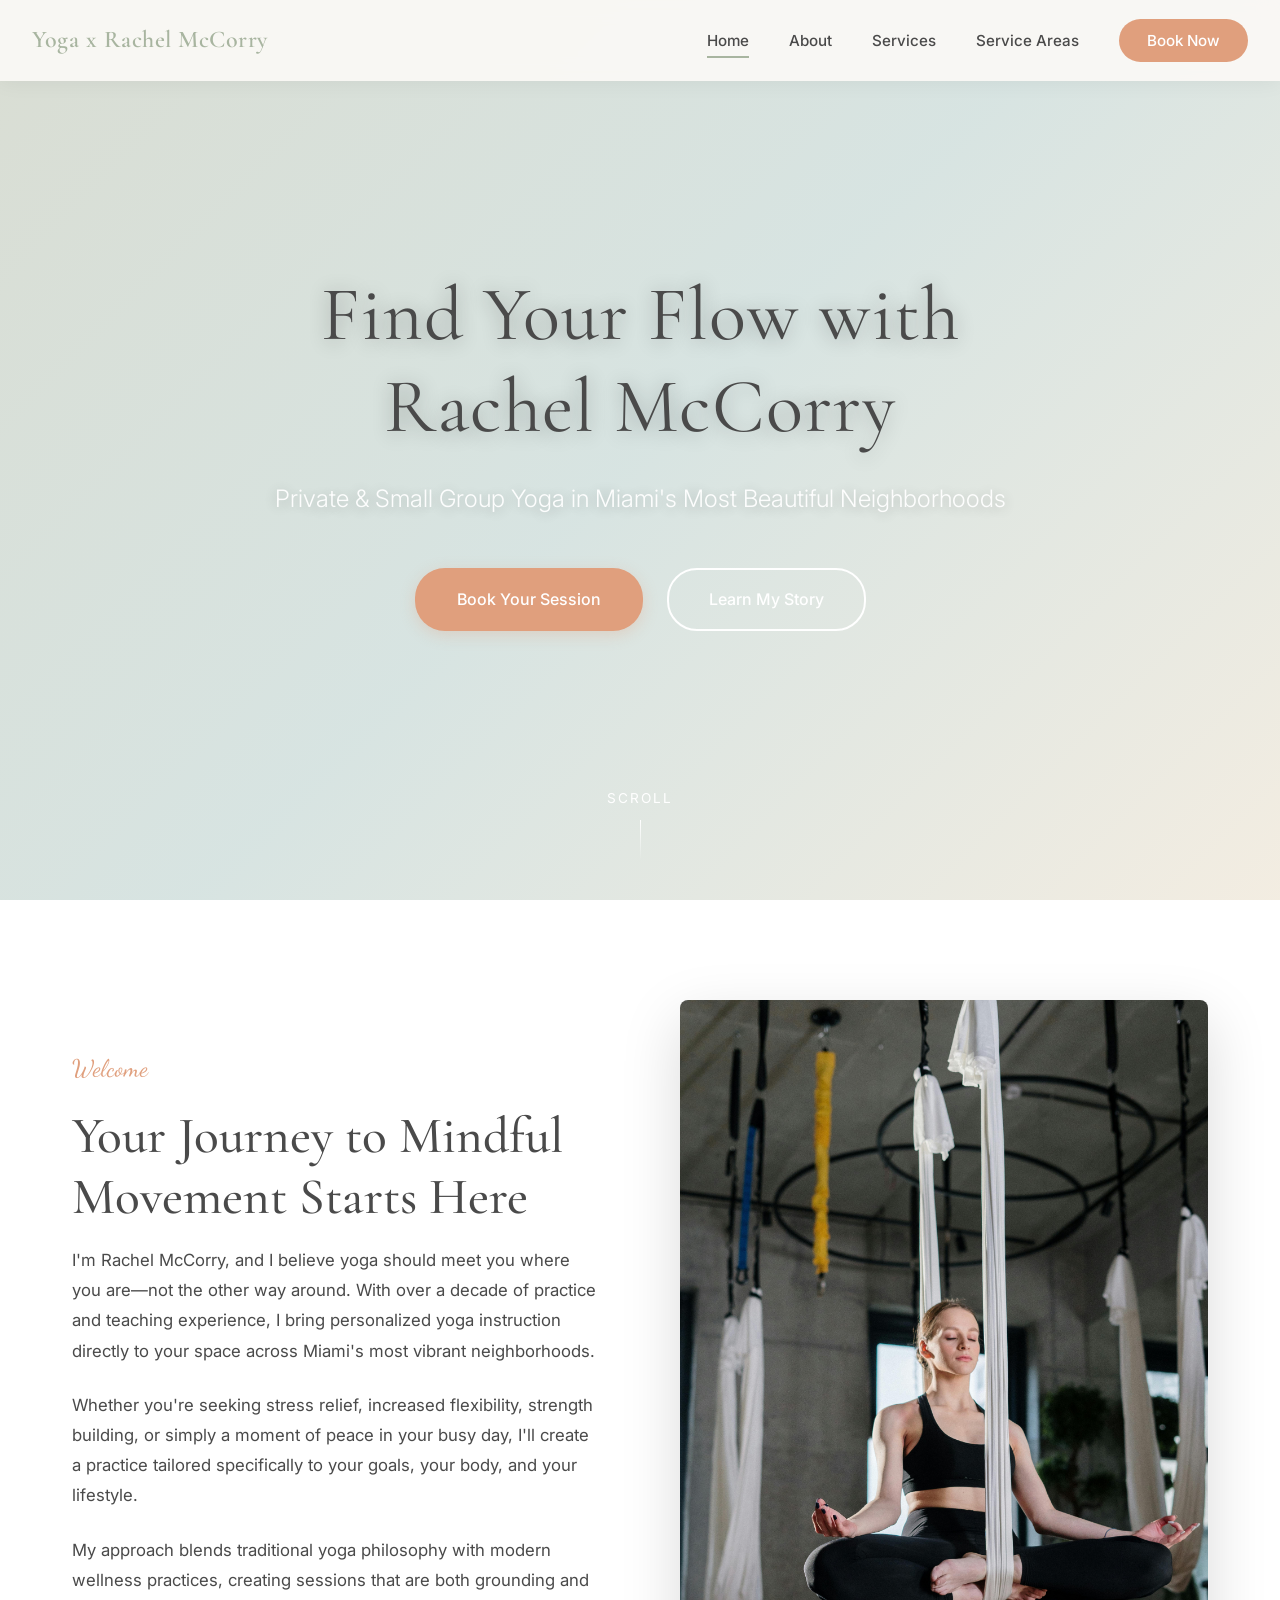
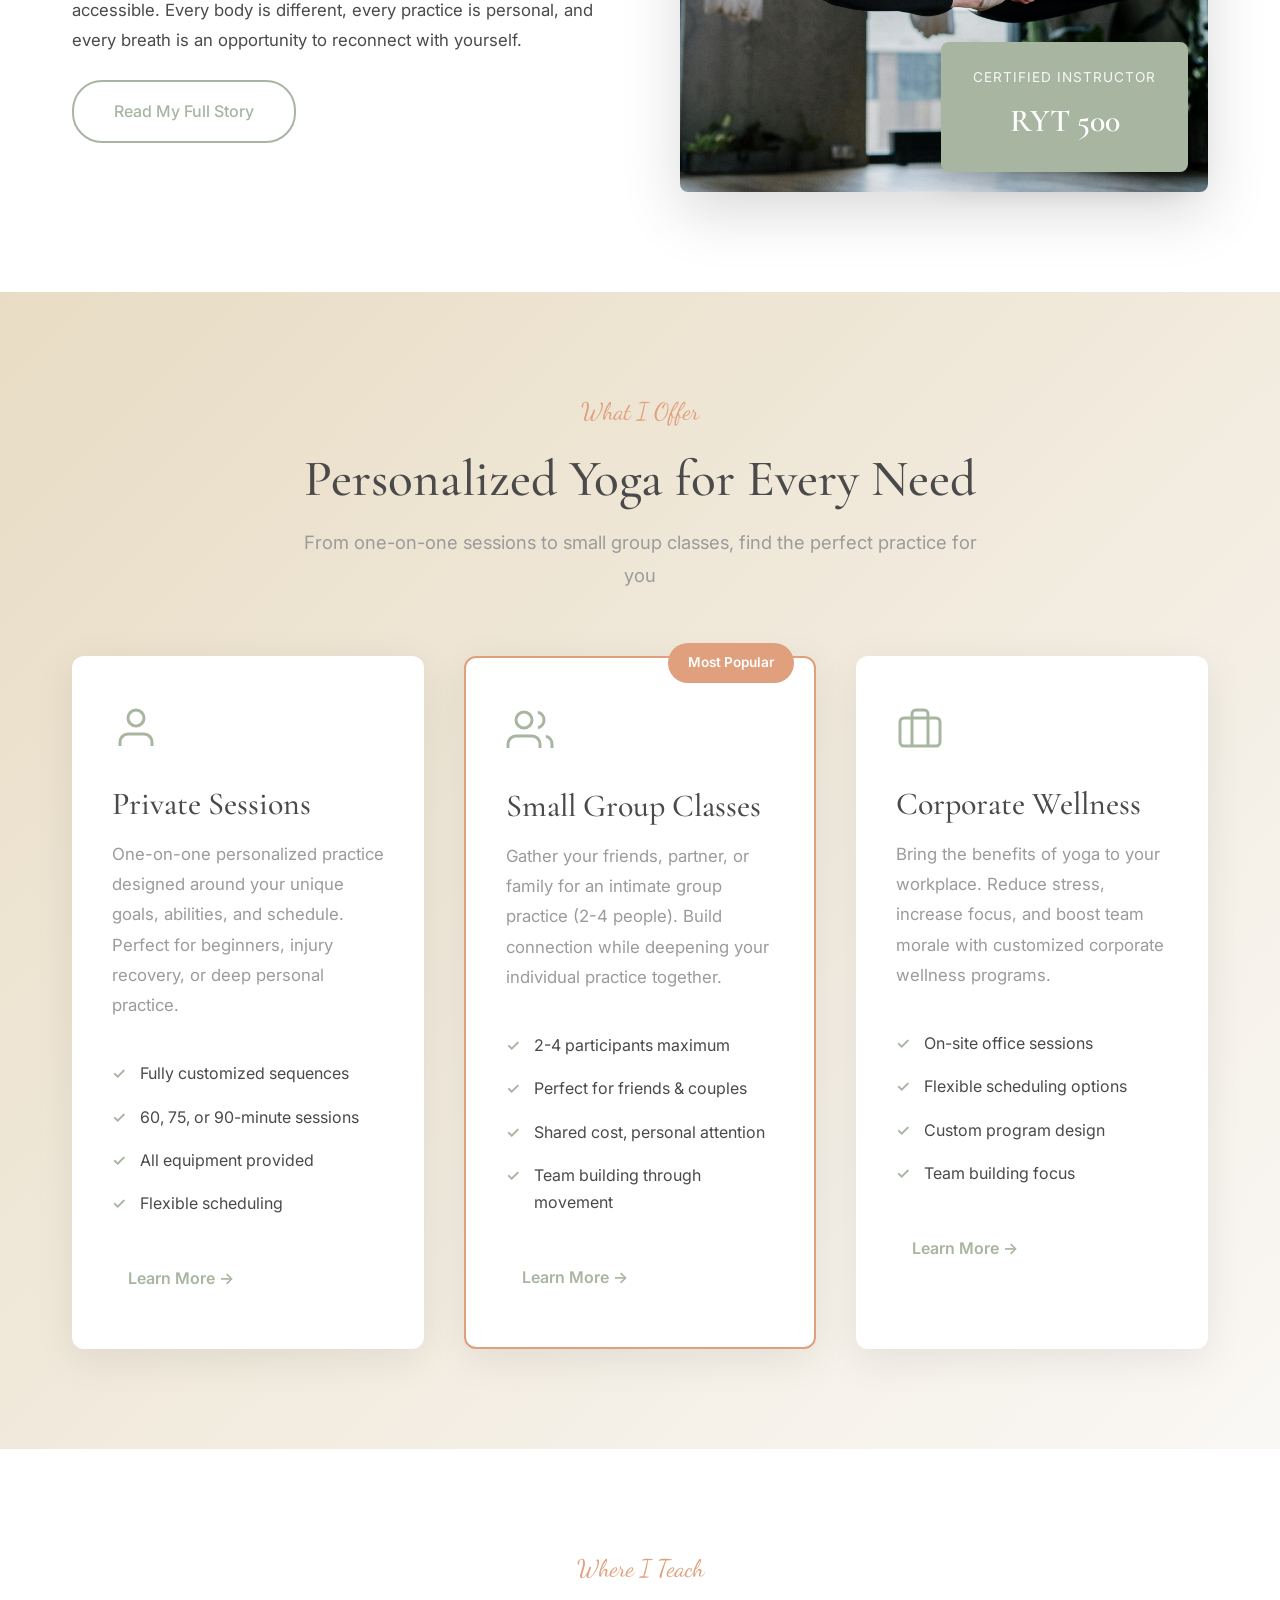
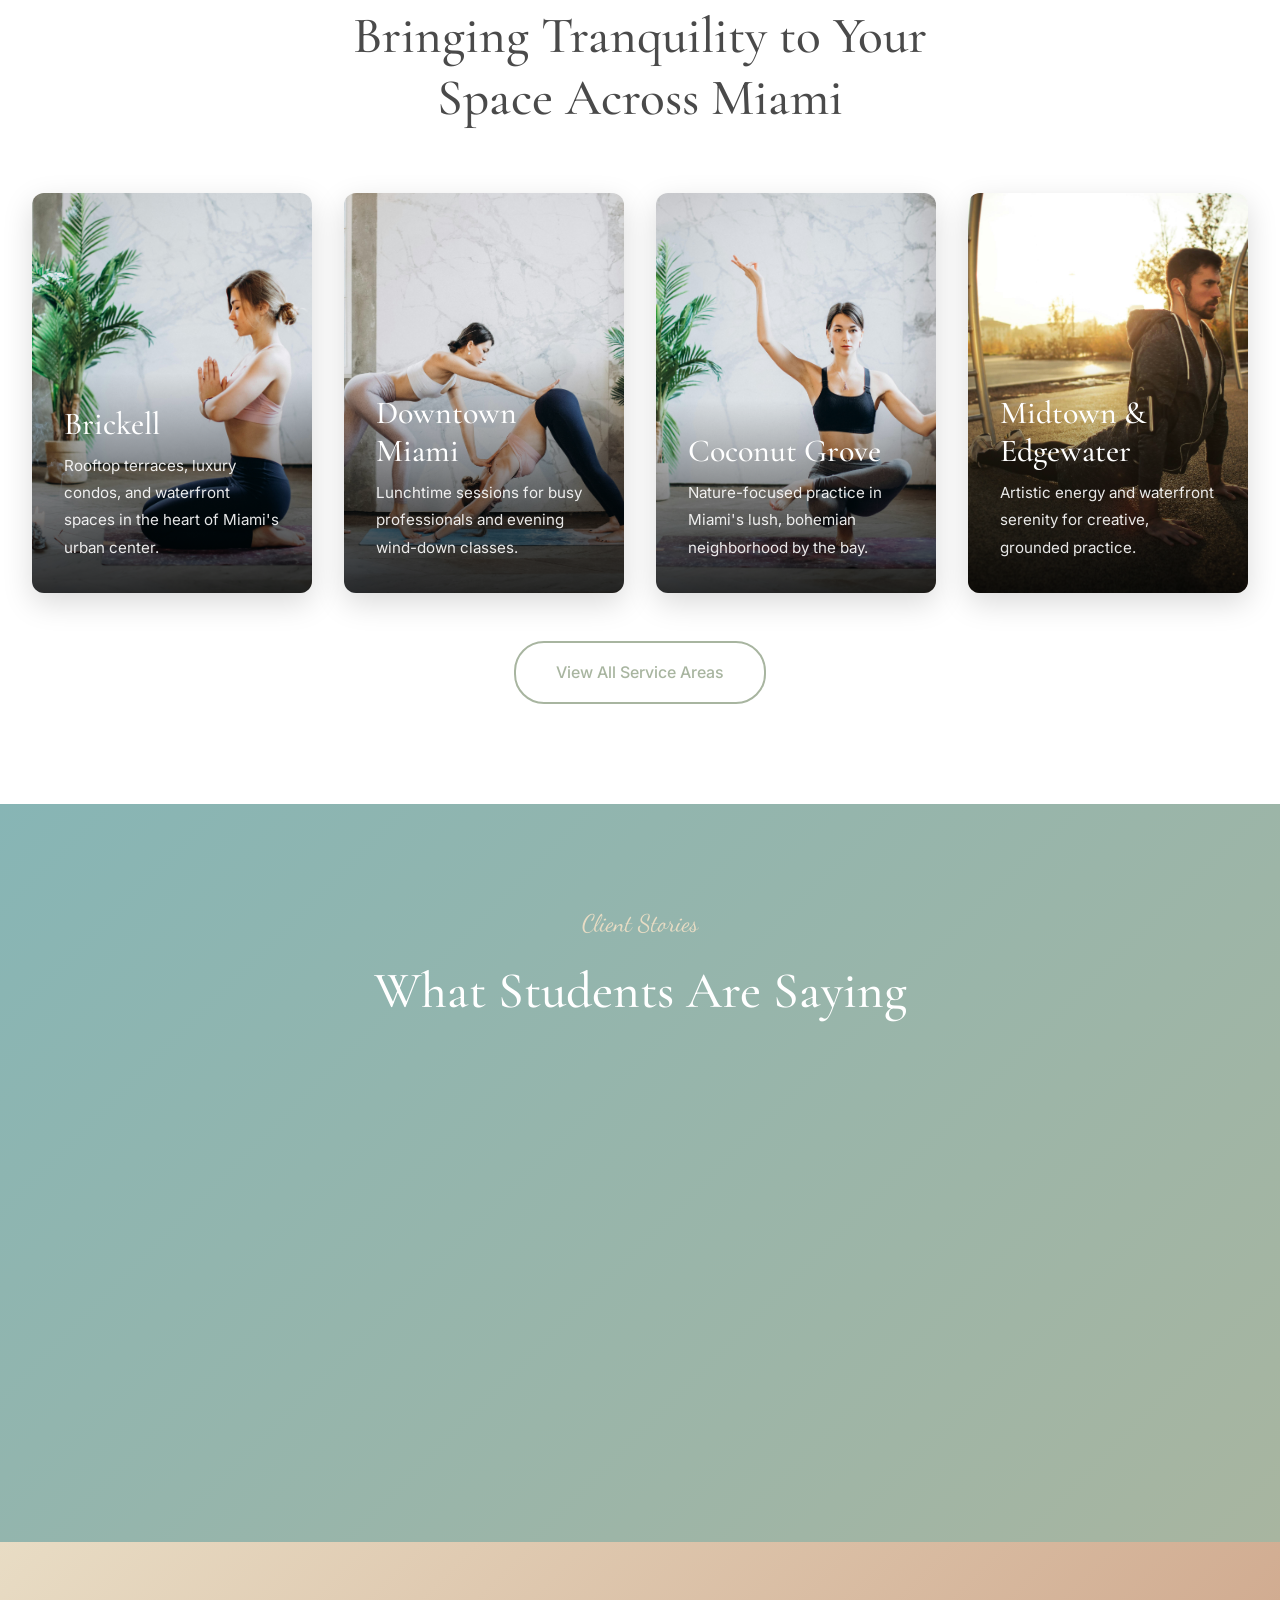
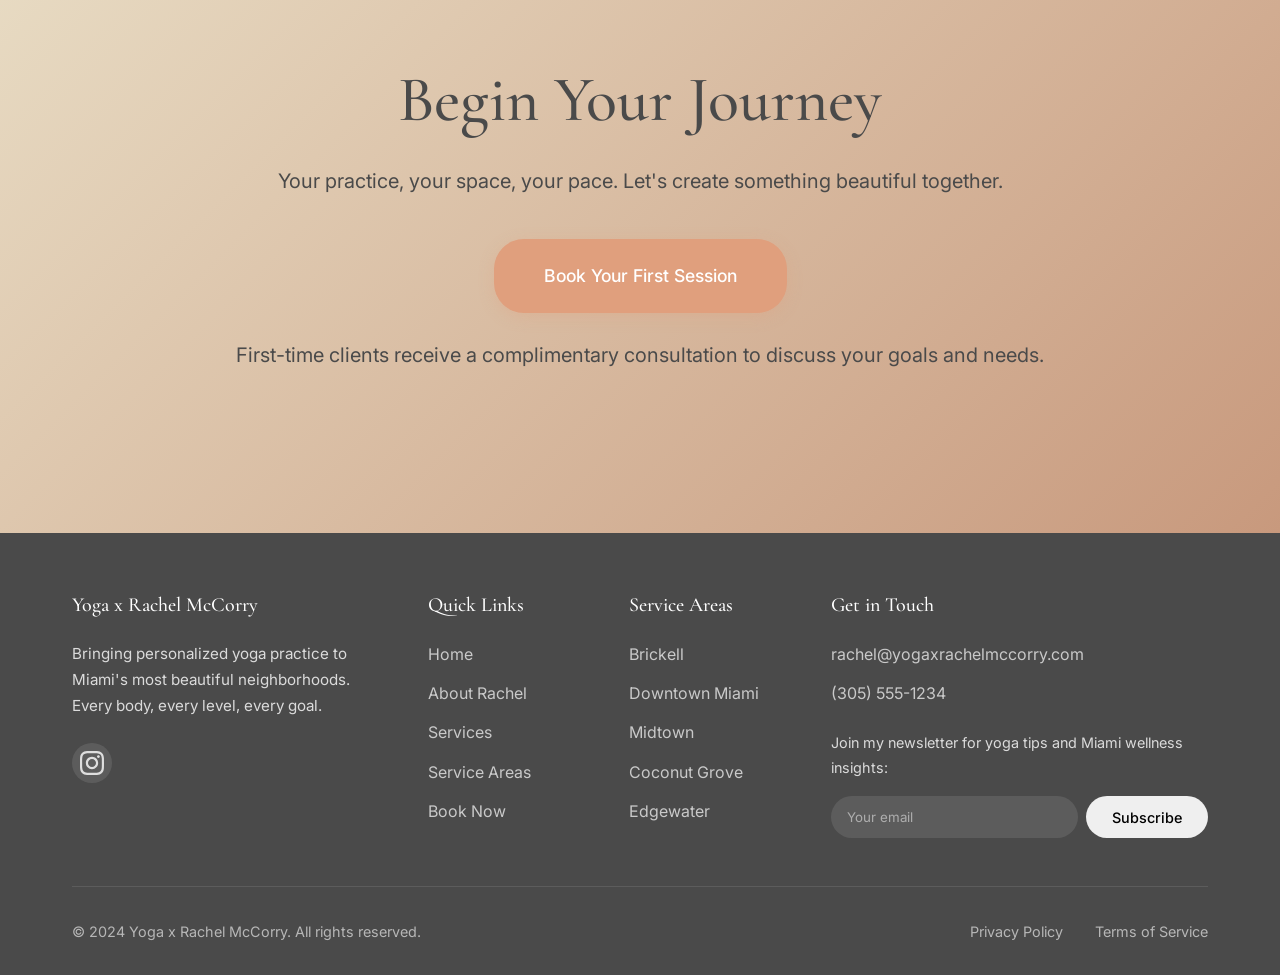
==== index.html @ cecf264f "first commit" ====
<!DOCTYPE html>
<html lang="en">
<head>
    <meta charset="UTF-8">
    <meta name="viewport" content="width=device-width, initial-scale=1.0">
    <meta name="description" content="Private & small group yoga instruction in Miami with Rachel McCorry. Serving Brickell, Downtown, Midtown, Coconut Grove & Edgewater. Personalized yoga sessions in your space.">
    <meta name="keywords" content="yoga Miami, private yoga instructor, Brickell yoga, Coconut Grove yoga, personal yoga Miami, in-home yoga">
    <title>Yoga x Rachel McCorry | Private Yoga Instructor in Miami</title>

    <!-- Fonts -->
    <link rel="preconnect" href="https://fonts.googleapis.com">
    <link rel="preconnect" href="https://fonts.gstatic.com" crossorigin>
    <link href="https://fonts.googleapis.com/css2?family=Cormorant+Garamond:wght@300;400;500;600;700&family=Inter:wght@300;400;500;600&family=Dancing+Script:wght@400;500;600;700&display=swap" rel="stylesheet">

    <!-- Styles -->
    <link rel="stylesheet" href="css/styles.css">

    <!-- Favicon -->
    <link rel="icon" type="image/svg+xml" href="data:image/svg+xml,<svg xmlns=%22http://www.w3.org/2000/svg%22 viewBox=%220 0 100 100%22><text y=%22.9em%22 font-size=%2290%22>🧘</text></svg>">
</head>
<body>
    <!-- Navigation -->
    <nav id="navbar">
        <div class="nav-container">
            <a href="index.html" class="logo">Yoga x Rachel McCorry</a>
            <button class="mobile-menu-toggle" aria-label="Toggle menu">
                <span></span>
                <span></span>
                <span></span>
            </button>
            <ul class="nav-menu">
                <li><a href="index.html" class="active">Home</a></li>
                <li><a href="about.html">About</a></li>
                <li><a href="services.html">Services</a></li>
                <li><a href="service-areas.html">Service Areas</a></li>
                <li><a href="contact.html" class="nav-cta">Book Now</a></li>
            </ul>
        </div>
    </nav>

    <!-- Hero Section with Video -->
    <section class="hero">
        <div class="hero-video-container">
            <video autoplay muted loop playsinline class="hero-video">
                <source src="images/hero.mp4" type="video/mp4">
                Your browser does not support the video tag.
            </video>
            <div class="hero-overlay"></div>
        </div>
        <div class="hero-content">
            <h1 class="hero-title">Find Your Flow with Rachel McCorry</h1>
            <p class="hero-subtitle">Private & Small Group Yoga in Miami's Most Beautiful Neighborhoods</p>
            <div class="hero-ctas">
                <a href="contact.html" class="btn btn-primary">Book Your Session</a>
                <a href="about.html" class="btn btn-secondary">Learn My Story</a>
            </div>
        </div>
        <div class="scroll-indicator">
            <span>Scroll</span>
            <div class="scroll-line"></div>
        </div>
    </section>

    <!-- About Rachel Brief -->
    <section class="about-brief">
        <div class="container">
            <div class="about-content-grid">
                <div class="about-text">
                    <span class="section-label">Welcome</span>
                    <h2>Your Journey to Mindful Movement Starts Here</h2>
                    <p>I'm Rachel McCorry, and I believe yoga should meet you where you are—not the other way around. With over a decade of practice and teaching experience, I bring personalized yoga instruction directly to your space across Miami's most vibrant neighborhoods.</p>
                    <p>Whether you're seeking stress relief, increased flexibility, strength building, or simply a moment of peace in your busy day, I'll create a practice tailored specifically to your goals, your body, and your lifestyle.</p>
                    <p>My approach blends traditional yoga philosophy with modern wellness practices, creating sessions that are both grounding and accessible. Every body is different, every practice is personal, and every breath is an opportunity to reconnect with yourself.</p>
                    <a href="about.html" class="btn btn-outline">Read My Full Story</a>
                </div>
                <div class="about-image">
                    <img src="images/pexels-cottonbro-4324101.jpg" alt="Rachel McCorry teaching yoga in Miami">
                    <div class="credentials-badge">
                        <span class="badge-title">Certified Instructor</span>
                        <span class="badge-detail">RYT 500</span>
                    </div>
                </div>
            </div>
        </div>
    </section>

    <!-- Services Overview -->
    <section class="services-overview">
        <div class="container">
            <div class="section-header">
                <span class="section-label">What I Offer</span>
                <h2>Personalized Yoga for Every Need</h2>
                <p>From one-on-one sessions to small group classes, find the perfect practice for you</p>
            </div>
            <div class="services-grid">
                <div class="service-card">
                    <div class="service-icon">
                        <svg width="48" height="48" viewBox="0 0 24 24" fill="none" stroke="currentColor" stroke-width="1.5">
                            <path d="M20 21v-2a4 4 0 0 0-4-4H8a4 4 0 0 0-4 4v2"></path>
                            <circle cx="12" cy="7" r="4"></circle>
                        </svg>
                    </div>
                    <h3>Private Sessions</h3>
                    <p>One-on-one personalized practice designed around your unique goals, abilities, and schedule. Perfect for beginners, injury recovery, or deep personal practice.</p>
                    <ul class="service-features">
                        <li>Fully customized sequences</li>
                        <li>60, 75, or 90-minute sessions</li>
                        <li>All equipment provided</li>
                        <li>Flexible scheduling</li>
                    </ul>
                    <a href="services.html#private" class="btn btn-text">Learn More →</a>
                </div>

                <div class="service-card featured">
                    <div class="featured-badge">Most Popular</div>
                    <div class="service-icon">
                        <svg width="48" height="48" viewBox="0 0 24 24" fill="none" stroke="currentColor" stroke-width="1.5">
                            <path d="M17 21v-2a4 4 0 0 0-4-4H5a4 4 0 0 0-4 4v2"></path>
                            <circle cx="9" cy="7" r="4"></circle>
                            <path d="M23 21v-2a4 4 0 0 0-3-3.87"></path>
                            <path d="M16 3.13a4 4 0 0 1 0 7.75"></path>
                        </svg>
                    </div>
                    <h3>Small Group Classes</h3>
                    <p>Gather your friends, partner, or family for an intimate group practice (2-4 people). Build connection while deepening your individual practice together.</p>
                    <ul class="service-features">
                        <li>2-4 participants maximum</li>
                        <li>Perfect for friends & couples</li>
                        <li>Shared cost, personal attention</li>
                        <li>Team building through movement</li>
                    </ul>
                    <a href="services.html#group" class="btn btn-text">Learn More →</a>
                </div>

                <div class="service-card">
                    <div class="service-icon">
                        <svg width="48" height="48" viewBox="0 0 24 24" fill="none" stroke="currentColor" stroke-width="1.5">
                            <rect x="2" y="7" width="20" height="14" rx="2" ry="2"></rect>
                            <path d="M16 21V5a2 2 0 0 0-2-2h-4a2 2 0 0 0-2 2v16"></path>
                        </svg>
                    </div>
                    <h3>Corporate Wellness</h3>
                    <p>Bring the benefits of yoga to your workplace. Reduce stress, increase focus, and boost team morale with customized corporate wellness programs.</p>
                    <ul class="service-features">
                        <li>On-site office sessions</li>
                        <li>Flexible scheduling options</li>
                        <li>Custom program design</li>
                        <li>Team building focus</li>
                    </ul>
                    <a href="services.html#corporate" class="btn btn-text">Learn More →</a>
                </div>
            </div>
        </div>
    </section>

    <!-- Service Areas -->
    <section class="service-areas-preview">
        <div class="container-wide">
            <div class="section-header">
                <span class="section-label">Where I Teach</span>
                <h2>Bringing Tranquility to Your Space Across Miami</h2>
            </div>
            <div class="areas-grid">
                <div class="area-card">
                    <div class="area-image" style="background-image: url('images/pexels-elly-fairytale-3822864.jpg')"></div>
                    <div class="area-content">
                        <h3>Brickell</h3>
                        <p>Rooftop terraces, luxury condos, and waterfront spaces in the heart of Miami's urban center.</p>
                    </div>
                </div>
                <div class="area-card">
                    <div class="area-image" style="background-image: url('images/pexels-elly-fairytale-3822688.jpg')"></div>
                    <div class="area-content">
                        <h3>Downtown Miami</h3>
                        <p>Lunchtime sessions for busy professionals and evening wind-down classes.</p>
                    </div>
                </div>
                <div class="area-card">
                    <div class="area-image" style="background-image: url('images/pexels-elly-fairytale-3822906.jpg')"></div>
                    <div class="area-content">
                        <h3>Coconut Grove</h3>
                        <p>Nature-focused practice in Miami's lush, bohemian neighborhood by the bay.</p>
                    </div>
                </div>
                <div class="area-card">
                    <div class="area-image" style="background-image: url('images/pexels-olly-3772502.jpg')"></div>
                    <div class="area-content">
                        <h3>Midtown & Edgewater</h3>
                        <p>Artistic energy and waterfront serenity for creative, grounded practice.</p>
                    </div>
                </div>
            </div>
            <div class="areas-cta">
                <a href="service-areas.html" class="btn btn-outline">View All Service Areas</a>
            </div>
        </div>
    </section>

    <!-- Testimonials -->
    <section class="testimonials">
        <div class="container">
            <div class="section-header">
                <span class="section-label">Client Stories</span>
                <h2>What Students Are Saying</h2>
            </div>
            <div class="testimonials-slider">
                <div class="testimonial-track">
                    <div class="testimonial-card">
                        <div class="testimonial-quote">
                            <svg width="40" height="40" viewBox="0 0 24 24" fill="currentColor" opacity="0.1">
                                <path d="M6 17h3l2-4V7H5v6h3zm8 0h3l2-4V7h-6v6h3z"/>
                            </svg>
                            <p>"Rachel has completely transformed my relationship with movement. Her sessions are the perfect blend of challenge and restoration. She meets me exactly where I am every single time."</p>
                        </div>
                        <div class="testimonial-author">
                            <strong>Sarah M.</strong>
                            <span>Brickell</span>
                        </div>
                    </div>

                    <div class="testimonial-card">
                        <div class="testimonial-quote">
                            <svg width="40" height="40" viewBox="0 0 24 24" fill="currentColor" opacity="0.1">
                                <path d="M6 17h3l2-4V7H5v6h3zm8 0h3l2-4V7h-6v6h3z"/>
                            </svg>
                            <p>"As someone who travels constantly for work, having Rachel come to my condo has been life-changing. She brings the equipment, the energy, and the expertise. I just show up."</p>
                        </div>
                        <div class="testimonial-author">
                            <strong>Michael K.</strong>
                            <span>Downtown Miami</span>
                        </div>
                    </div>

                    <div class="testimonial-card">
                        <div class="testimonial-quote">
                            <svg width="40" height="40" viewBox="0 0 24 24" fill="currentColor" opacity="0.1">
                                <path d="M6 17h3l2-4V7H5v6h3zm8 0h3l2-4V7h-6v6h3z"/>
                            </svg>
                            <p>"The small group sessions with my girlfriends have become our sacred Sunday ritual. Rachel creates such a warm, judgment-free space. We laugh, we breathe, we grow stronger together."</p>
                        </div>
                        <div class="testimonial-author">
                            <strong>Jennifer L.</strong>
                            <span>Coconut Grove</span>
                        </div>
                    </div>

                    <div class="testimonial-card">
                        <div class="testimonial-quote">
                            <svg width="40" height="40" viewBox="0 0 24 24" fill="currentColor" opacity="0.1">
                                <path d="M6 17h3l2-4V7H5v6h3zm8 0h3l2-4V7h-6v6h3z"/>
                            </svg>
                            <p>"I was intimidated by yoga for years, thinking I wasn't flexible enough. Rachel showed me that yoga isn't about perfection—it's about presence. She's patient, knowledgeable, and genuinely cares."</p>
                        </div>
                        <div class="testimonial-author">
                            <strong>David R.</strong>
                            <span>Edgewater</span>
                        </div>
                    </div>

                    <div class="testimonial-card">
                        <div class="testimonial-quote">
                            <svg width="40" height="40" viewBox="0 0 24 24" fill="currentColor" opacity="0.1">
                                <path d="M6 17h3l2-4V7H5v6h3zm8 0h3l2-4V7h-6v6h3z"/>
                            </svg>
                            <p>"Our team looks forward to our weekly wellness sessions with Rachel. She's helped reduce stress, improve focus, and created a genuine sense of community in our office. Best investment we've made."</p>
                        </div>
                        <div class="testimonial-author">
                            <strong>Amanda T.</strong>
                            <span>Corporate Client, Midtown</span>
                        </div>
                    </div>
                </div>
            </div>
            <div class="slider-dots"></div>
        </div>
    </section>

    <!-- Final CTA -->
    <section class="final-cta">
        <div class="container">
            <div class="cta-content">
                <h2>Begin Your Journey</h2>
                <p>Your practice, your space, your pace. Let's create something beautiful together.</p>
                <a href="contact.html" class="btn btn-primary btn-large">Book Your First Session</a>
                <p class="cta-note">First-time clients receive a complimentary consultation to discuss your goals and needs.</p>
            </div>
        </div>
    </section>

    <!-- Footer -->
    <footer class="footer">
        <div class="container">
            <div class="footer-grid">
                <div class="footer-column">
                    <h3>Yoga x Rachel McCorry</h3>
                    <p>Bringing personalized yoga practice to Miami's most beautiful neighborhoods. Every body, every level, every goal.</p>
                    <div class="social-links">
                        <a href="https://instagram.com" target="_blank" aria-label="Instagram">
                            <svg width="24" height="24" viewBox="0 0 24 24" fill="currentColor">
                                <path d="M12 2.163c3.204 0 3.584.012 4.85.07 3.252.148 4.771 1.691 4.919 4.919.058 1.265.069 1.645.069 4.849 0 3.205-.012 3.584-.069 4.849-.149 3.225-1.664 4.771-4.919 4.919-1.266.058-1.644.07-4.85.07-3.204 0-3.584-.012-4.849-.07-3.26-.149-4.771-1.699-4.919-4.92-.058-1.265-.07-1.644-.07-4.849 0-3.204.013-3.583.07-4.849.149-3.227 1.664-4.771 4.919-4.919 1.266-.057 1.645-.069 4.849-.069zm0-2.163c-3.259 0-3.667.014-4.947.072-4.358.2-6.78 2.618-6.98 6.98-.059 1.281-.073 1.689-.073 4.948 0 3.259.014 3.668.072 4.948.2 4.358 2.618 6.78 6.98 6.98 1.281.058 1.689.072 4.948.072 3.259 0 3.668-.014 4.948-.072 4.354-.2 6.782-2.618 6.979-6.98.059-1.28.073-1.689.073-4.948 0-3.259-.014-3.667-.072-4.947-.196-4.354-2.617-6.78-6.979-6.98-1.281-.059-1.69-.073-4.949-.073zm0 5.838c-3.403 0-6.162 2.759-6.162 6.162s2.759 6.163 6.162 6.163 6.162-2.759 6.162-6.163c0-3.403-2.759-6.162-6.162-6.162zm0 10.162c-2.209 0-4-1.79-4-4 0-2.209 1.791-4 4-4s4 1.791 4 4c0 2.21-1.791 4-4 4zm6.406-11.845c-.796 0-1.441.645-1.441 1.44s.645 1.44 1.441 1.44c.795 0 1.439-.645 1.439-1.44s-.644-1.44-1.439-1.44z"/>
                            </svg>
                        </a>
                    </div>
                </div>

                <div class="footer-column">
                    <h4>Quick Links</h4>
                    <ul>
                        <li><a href="index.html">Home</a></li>
                        <li><a href="about.html">About Rachel</a></li>
                        <li><a href="services.html">Services</a></li>
                        <li><a href="service-areas.html">Service Areas</a></li>
                        <li><a href="contact.html">Book Now</a></li>
                    </ul>
                </div>

                <div class="footer-column">
                    <h4>Service Areas</h4>
                    <ul>
                        <li><a href="service-areas.html#brickell">Brickell</a></li>
                        <li><a href="service-areas.html#downtown">Downtown Miami</a></li>
                        <li><a href="service-areas.html#midtown">Midtown</a></li>
                        <li><a href="service-areas.html#coconut-grove">Coconut Grove</a></li>
                        <li><a href="service-areas.html#edgewater">Edgewater</a></li>
                    </ul>
                </div>

                <div class="footer-column">
                    <h4>Get in Touch</h4>
                    <ul>
                        <li><a href="mailto:rachel@yogaxrachelmccorry.com">rachel@yogaxrachelmccorry.com</a></li>
                        <li><a href="tel:+13055551234">(305) 555-1234</a></li>
                    </ul>
                    <div class="newsletter-signup">
                        <p>Join my newsletter for yoga tips and Miami wellness insights:</p>
                        <form class="newsletter-form">
                            <input type="email" placeholder="Your email" required>
                            <button type="submit" class="btn btn-small">Subscribe</button>
                        </form>
                    </div>
                </div>
            </div>

            <div class="footer-bottom">
                <p>&copy; 2024 Yoga x Rachel McCorry. All rights reserved.</p>
                <div class="footer-links">
                    <a href="#privacy">Privacy Policy</a>
                    <a href="#terms">Terms of Service</a>
                </div>
            </div>
        </div>
    </footer>

    <!-- Back to Top Button -->
    <button id="backToTop" class="back-to-top" aria-label="Back to top">
        <svg width="24" height="24" viewBox="0 0 24 24" fill="none" stroke="currentColor" stroke-width="2">
            <polyline points="18 15 12 9 6 15"></polyline>
        </svg>
    </button>

    <!-- Scripts -->
    <script src="js/main.js"></script>
</body>
</html>
---- css/styles.css ----
/* ===================================
   Yoga x Rachel McCorry - Main Styles
   =================================== */

/* CSS Variables - Brand Colors & Theme */
:root {
    /* Primary Colors */
    --sage-green: #A8B5A0;
    --warm-sand: #E8DCC4;

    /* Secondary Colors */
    --terracotta: #C8997D;
    --muted-teal: #87B5B5;

    /* Neutrals */
    --warm-white: #FAF8F5;
    --light-grey: #E5E5E5;
    --medium-grey: #9B9B9B;
    --dark-grey: #4A4A4A;

    /* Accent */
    --sunset-coral: #E09F7D;

    /* Typography */
    --font-serif: 'Cormorant Garamond', serif;
    --font-sans: 'Inter', sans-serif;
    --font-script: 'Dancing Script', cursive;

    /* Spacing */
    --section-padding: 100px;
    --container-width: 1200px;
    --container-wide: 1400px;

    /* Transitions */
    --transition-smooth: all 0.4s cubic-bezier(0.4, 0, 0.2, 1);
    --transition-fast: all 0.2s ease;
}

/* Reset & Base Styles */
* {
    margin: 0;
    padding: 0;
    box-sizing: border-box;
}

html {
    scroll-behavior: smooth;
    font-size: 16px;
}

body {
    font-family: var(--font-sans);
    color: var(--dark-grey);
    background-color: var(--warm-white);
    line-height: 1.7;
    overflow-x: hidden;
}

/* Typography */
h1, h2, h3, h4, h5, h6 {
    font-family: var(--font-serif);
    font-weight: 500;
    line-height: 1.2;
    margin-bottom: 1rem;
    color: var(--dark-grey);
}

h1 { font-size: clamp(2.5rem, 5vw, 4.5rem); }
h2 { font-size: clamp(2rem, 4vw, 3.5rem); }
h3 { font-size: clamp(1.5rem, 3vw, 2rem); }
h4 { font-size: 1.5rem; }
h5 { font-size: 1.25rem; }
h6 { font-size: 1.1rem; }

p {
    margin-bottom: 1.5rem;
    font-size: 1.05rem;
    line-height: 1.8;
}

a {
    text-decoration: none;
    color: inherit;
    transition: var(--transition-fast);
}

img {
    max-width: 100%;
    height: auto;
    display: block;
}

/* Layout Containers */
.container {
    max-width: var(--container-width);
    margin: 0 auto;
    padding: 0 2rem;
}

.container-wide {
    max-width: var(--container-wide);
    margin: 0 auto;
    padding: 0 2rem;
}

/* Navigation */
#navbar {
    position: fixed;
    top: 0;
    left: 0;
    right: 0;
    background-color: rgba(250, 248, 245, 0.95);
    backdrop-filter: blur(10px);
    z-index: 1000;
    transition: var(--transition-smooth);
    box-shadow: 0 2px 20px rgba(0, 0, 0, 0.05);
}

.nav-container {
    max-width: var(--container-wide);
    margin: 0 auto;
    padding: 1.25rem 2rem;
    display: flex;
    justify-content: space-between;
    align-items: center;
}

.logo {
    font-family: var(--font-serif);
    font-size: 1.5rem;
    font-weight: 600;
    color: var(--sage-green);
    letter-spacing: 0.5px;
}

.nav-menu {
    display: flex;
    list-style: none;
    gap: 2.5rem;
    align-items: center;
}

.nav-menu a {
    font-size: 0.95rem;
    font-weight: 500;
    color: var(--dark-grey);
    position: relative;
    padding: 0.5rem 0;
}

.nav-menu a::after {
    content: '';
    position: absolute;
    bottom: 0;
    left: 0;
    width: 0;
    height: 2px;
    background-color: var(--sage-green);
    transition: var(--transition-fast);
}

.nav-menu a:hover::after,
.nav-menu a.active::after {
    width: 100%;
}

.nav-cta {
    background-color: var(--sunset-coral);
    color: white !important;
    padding: 0.75rem 1.75rem !important;
    border-radius: 30px;
    font-weight: 500;
}

.nav-cta::after {
    display: none;
}

.nav-cta:hover {
    background-color: var(--terracotta);
    transform: translateY(-2px);
    box-shadow: 0 4px 15px rgba(224, 159, 125, 0.3);
}

/* Mobile Menu Toggle */
.mobile-menu-toggle {
    display: none;
    flex-direction: column;
    gap: 5px;
    background: none;
    border: none;
    cursor: pointer;
    padding: 0.5rem;
}

.mobile-menu-toggle span {
    width: 25px;
    height: 2px;
    background-color: var(--dark-grey);
    transition: var(--transition-fast);
}

/* Hero Section */
.hero {
    position: relative;
    height: 100vh;
    min-height: 600px;
    display: flex;
    align-items: center;
    justify-content: center;
    overflow: hidden;
}

.hero-video-container {
    position: absolute;
    top: 0;
    left: 0;
    width: 100%;
    height: 100%;
    z-index: 1;
}

.hero-video {
    width: 100%;
    height: 100%;
    object-fit: cover;
}

.hero-overlay {
    position: absolute;
    top: 0;
    left: 0;
    width: 100%;
    height: 100%;
    background: linear-gradient(
        135deg,
        rgba(168, 181, 160, 0.4) 0%,
        rgba(135, 181, 181, 0.3) 50%,
        rgba(232, 220, 196, 0.4) 100%
    );
    z-index: 2;
}

.hero-content {
    position: relative;
    z-index: 3;
    text-align: center;
    color: white;
    max-width: 900px;
    padding: 2rem;
    animation: fadeInUp 1s ease-out;
}

.hero-title {
    font-size: clamp(2.5rem, 6vw, 5rem);
    font-weight: 400;
    margin-bottom: 1.5rem;
    text-shadow: 0 2px 20px rgba(0, 0, 0, 0.3);
    letter-spacing: 1px;
}

.hero-subtitle {
    font-size: clamp(1.1rem, 2.5vw, 1.5rem);
    margin-bottom: 3rem;
    font-weight: 300;
    text-shadow: 0 2px 15px rgba(0, 0, 0, 0.3);
    opacity: 0.95;
}

.hero-ctas {
    display: flex;
    gap: 1.5rem;
    justify-content: center;
    flex-wrap: wrap;
}

/* Scroll Indicator */
.scroll-indicator {
    position: absolute;
    bottom: 40px;
    left: 50%;
    transform: translateX(-50%);
    z-index: 3;
    display: flex;
    flex-direction: column;
    align-items: center;
    gap: 10px;
    color: white;
    font-size: 0.85rem;
    text-transform: uppercase;
    letter-spacing: 2px;
    animation: float 2s ease-in-out infinite;
}

.scroll-line {
    width: 1px;
    height: 40px;
    background: linear-gradient(to bottom, white, transparent);
}

/* Buttons */
.btn {
    display: inline-block;
    padding: 1rem 2.5rem;
    border-radius: 30px;
    font-weight: 500;
    font-size: 1rem;
    text-align: center;
    cursor: pointer;
    border: 2px solid transparent;
    transition: var(--transition-smooth);
    font-family: var(--font-sans);
}

.btn-primary {
    background-color: var(--sunset-coral);
    color: white;
    box-shadow: 0 4px 15px rgba(224, 159, 125, 0.3);
}

.btn-primary:hover {
    background-color: var(--terracotta);
    transform: translateY(-3px);
    box-shadow: 0 6px 25px rgba(224, 159, 125, 0.4);
}

.btn-secondary {
    background-color: transparent;
    color: white;
    border: 2px solid white;
}

.btn-secondary:hover {
    background-color: white;
    color: var(--sage-green);
}

.btn-outline {
    background-color: transparent;
    color: var(--sage-green);
    border: 2px solid var(--sage-green);
}

.btn-outline:hover {
    background-color: var(--sage-green);
    color: white;
}

.btn-text {
    padding: 0.5rem 1rem;
    color: var(--sage-green);
    font-weight: 600;
    background: none;
    border: none;
}

.btn-text:hover {
    color: var(--terracotta);
    transform: translateX(5px);
}

.btn-large {
    padding: 1.25rem 3rem;
    font-size: 1.1rem;
}

.btn-small {
    padding: 0.65rem 1.5rem;
    font-size: 0.9rem;
}

/* Section Styles */
section {
    padding: var(--section-padding) 0;
}

.section-label {
    display: inline-block;
    font-family: var(--font-script);
    font-size: 1.5rem;
    color: var(--sunset-coral);
    margin-bottom: 1rem;
}

.section-header {
    text-align: center;
    max-width: 700px;
    margin: 0 auto 4rem;
}

.section-header p {
    color: var(--medium-grey);
    font-size: 1.15rem;
}

/* About Brief Section */
.about-brief {
    background-color: white;
}

.about-content-grid {
    display: grid;
    grid-template-columns: 1fr 1fr;
    gap: 5rem;
    align-items: center;
}

.about-text {
    animation: fadeInLeft 0.8s ease-out;
}

.about-image {
    position: relative;
    animation: fadeInRight 0.8s ease-out;
}

.about-image img {
    border-radius: 8px;
    box-shadow: 0 20px 60px rgba(0, 0, 0, 0.15);
}

.credentials-badge {
    position: absolute;
    bottom: 20px;
    right: 20px;
    background-color: var(--sage-green);
    color: white;
    padding: 1.5rem 2rem;
    border-radius: 8px;
    text-align: center;
    box-shadow: 0 10px 30px rgba(0, 0, 0, 0.2);
}

.badge-title {
    display: block;
    font-size: 0.85rem;
    text-transform: uppercase;
    letter-spacing: 1px;
    margin-bottom: 0.25rem;
    opacity: 0.9;
}

.badge-detail {
    display: block;
    font-family: var(--font-serif);
    font-size: 2rem;
    font-weight: 600;
}

/* Services Overview */
.services-overview {
    background: linear-gradient(135deg, var(--warm-sand) 0%, var(--warm-white) 100%);
}

.services-grid {
    display: grid;
    grid-template-columns: repeat(auto-fit, minmax(320px, 1fr));
    gap: 2.5rem;
}

.service-card {
    background-color: white;
    padding: 3rem 2.5rem;
    border-radius: 12px;
    box-shadow: 0 10px 40px rgba(0, 0, 0, 0.08);
    transition: var(--transition-smooth);
    position: relative;
}

.service-card:hover {
    transform: translateY(-10px);
    box-shadow: 0 20px 60px rgba(0, 0, 0, 0.12);
}

.service-card.featured {
    border: 2px solid var(--sunset-coral);
}

.featured-badge {
    position: absolute;
    top: -15px;
    right: 20px;
    background-color: var(--sunset-coral);
    color: white;
    padding: 0.5rem 1.25rem;
    border-radius: 20px;
    font-size: 0.85rem;
    font-weight: 600;
}

.service-icon {
    color: var(--sage-green);
    margin-bottom: 1.5rem;
}

.service-card h3 {
    margin-bottom: 1rem;
    color: var(--dark-grey);
}

.service-card > p {
    color: var(--medium-grey);
    margin-bottom: 2rem;
}

.service-features {
    list-style: none;
    margin-bottom: 2rem;
}

.service-features li {
    padding: 0.5rem 0;
    padding-left: 1.75rem;
    position: relative;
    color: var(--dark-grey);
}

.service-features li::before {
    content: '✓';
    position: absolute;
    left: 0;
    color: var(--sage-green);
    font-weight: 600;
}

/* Service Areas Preview */
.service-areas-preview {
    background-color: white;
}

.areas-grid {
    display: grid;
    grid-template-columns: repeat(auto-fit, minmax(280px, 1fr));
    gap: 2rem;
    margin-bottom: 3rem;
}

.area-card {
    position: relative;
    height: 400px;
    border-radius: 12px;
    overflow: hidden;
    cursor: pointer;
    box-shadow: 0 10px 30px rgba(0, 0, 0, 0.15);
    transition: var(--transition-smooth);
}

.area-card:hover {
    transform: scale(1.03);
    box-shadow: 0 15px 40px rgba(0, 0, 0, 0.2);
}

.area-image {
    width: 100%;
    height: 100%;
    background-size: cover;
    background-position: center;
    transition: var(--transition-smooth);
}

.area-card:hover .area-image {
    transform: scale(1.1);
}

.area-content {
    position: absolute;
    bottom: 0;
    left: 0;
    right: 0;
    padding: 2rem;
    background: linear-gradient(to top, rgba(0, 0, 0, 0.8), transparent);
    color: white;
}

.area-content h3 {
    color: white;
    margin-bottom: 0.5rem;
}

.area-content p {
    font-size: 0.95rem;
    margin: 0;
    opacity: 0.9;
}

.areas-cta {
    text-align: center;
}

/* Testimonials */
.testimonials {
    background: linear-gradient(135deg, var(--muted-teal) 0%, var(--sage-green) 100%);
    color: white;
}

.testimonials .section-label {
    color: var(--warm-sand);
}

.testimonials h2 {
    color: white;
}

.testimonials-slider {
    overflow: hidden;
    margin-bottom: 2rem;
}

.testimonial-track {
    display: flex;
    gap: 2rem;
    animation: scroll 30s linear infinite;
}

.testimonial-card {
    min-width: 450px;
    background-color: rgba(255, 255, 255, 0.1);
    backdrop-filter: blur(10px);
    padding: 2.5rem;
    border-radius: 12px;
    border: 1px solid rgba(255, 255, 255, 0.2);
}

.testimonial-quote {
    position: relative;
    margin-bottom: 1.5rem;
}

.testimonial-quote svg {
    position: absolute;
    top: -10px;
    left: -10px;
    color: white;
}

.testimonial-quote p {
    font-size: 1.1rem;
    line-height: 1.8;
    font-style: italic;
    color: white;
}

.testimonial-author {
    display: flex;
    flex-direction: column;
    gap: 0.25rem;
}

.testimonial-author strong {
    font-size: 1.1rem;
    color: white;
}

.testimonial-author span {
    color: rgba(255, 255, 255, 0.8);
    font-size: 0.95rem;
}

.slider-dots {
    display: flex;
    justify-content: center;
    gap: 0.75rem;
}

/* Final CTA */
.final-cta {
    background: linear-gradient(135deg, var(--warm-sand) 0%, var(--terracotta) 100%);
    text-align: center;
    padding: 120px 0;
}

.cta-content h2 {
    font-size: clamp(2.5rem, 5vw, 4rem);
    margin-bottom: 1.5rem;
    color: var(--dark-grey);
}

.cta-content > p {
    font-size: 1.25rem;
    margin-bottom: 2.5rem;
    color: var(--dark-grey);
}

.cta-note {
    margin-top: 1.5rem;
    font-size: 0.95rem;
    color: var(--medium-grey);
}

/* Footer */
.footer {
    background-color: var(--dark-grey);
    color: rgba(255, 255, 255, 0.8);
    padding: 60px 0 30px;
}

.footer-grid {
    display: grid;
    grid-template-columns: 2fr 1fr 1fr 1.5fr;
    gap: 3rem;
    margin-bottom: 3rem;
}

.footer-column h3,
.footer-column h4 {
    color: white;
    margin-bottom: 1.5rem;
    font-size: 1.25rem;
}

.footer-column p {
    font-size: 0.95rem;
    line-height: 1.7;
}

.footer-column ul {
    list-style: none;
}

.footer-column ul li {
    margin-bottom: 0.75rem;
}

.footer-column ul li a {
    color: rgba(255, 255, 255, 0.7);
    transition: var(--transition-fast);
}

.footer-column ul li a:hover {
    color: var(--sunset-coral);
    padding-left: 5px;
}

.social-links {
    display: flex;
    gap: 1rem;
    margin-top: 1.5rem;
}

.social-links a {
    width: 40px;
    height: 40px;
    border-radius: 50%;
    background-color: rgba(255, 255, 255, 0.1);
    display: flex;
    align-items: center;
    justify-content: center;
    transition: var(--transition-fast);
}

.social-links a:hover {
    background-color: var(--sunset-coral);
    transform: translateY(-3px);
}

.newsletter-signup {
    margin-top: 1.5rem;
}

.newsletter-signup p {
    font-size: 0.9rem;
    margin-bottom: 1rem;
}

.newsletter-form {
    display: flex;
    gap: 0.5rem;
}

.newsletter-form input {
    flex: 1;
    padding: 0.75rem 1rem;
    border: none;
    border-radius: 25px;
    background-color: rgba(255, 255, 255, 0.1);
    color: white;
    font-family: var(--font-sans);
}

.newsletter-form input::placeholder {
    color: rgba(255, 255, 255, 0.5);
}

.newsletter-form input:focus {
    outline: none;
    background-color: rgba(255, 255, 255, 0.15);
}

.footer-bottom {
    padding-top: 2rem;
    border-top: 1px solid rgba(255, 255, 255, 0.1);
    display: flex;
    justify-content: space-between;
    align-items: center;
    flex-wrap: wrap;
    gap: 1rem;
}

.footer-bottom p {
    font-size: 0.9rem;
    margin: 0;
    color: rgba(255, 255, 255, 0.6);
}

.footer-links {
    display: flex;
    gap: 2rem;
}

.footer-links a {
    font-size: 0.9rem;
    color: rgba(255, 255, 255, 0.6);
}

.footer-links a:hover {
    color: var(--sunset-coral);
}

/* Back to Top Button */
.back-to-top {
    position: fixed;
    bottom: 30px;
    right: 30px;
    width: 50px;
    height: 50px;
    border-radius: 50%;
    background-color: var(--sage-green);
    color: white;
    border: none;
    cursor: pointer;
    display: flex;
    align-items: center;
    justify-content: center;
    box-shadow: 0 4px 15px rgba(0, 0, 0, 0.2);
    opacity: 0;
    visibility: hidden;
    transition: var(--transition-smooth);
    z-index: 999;
}

.back-to-top.visible {
    opacity: 1;
    visibility: visible;
}

.back-to-top:hover {
    background-color: var(--sunset-coral);
    transform: translateY(-5px);
}

/* Animations */
@keyframes fadeInUp {
    from {
        opacity: 0;
        transform: translateY(30px);
    }
    to {
        opacity: 1;
        transform: translateY(0);
    }
}

@keyframes fadeInLeft {
    from {
        opacity: 0;
        transform: translateX(-30px);
    }
    to {
        opacity: 1;
        transform: translateX(0);
    }
}

@keyframes fadeInRight {
    from {
        opacity: 0;
        transform: translateX(30px);
    }
    to {
        opacity: 1;
        transform: translateX(0);
    }
}

@keyframes float {
    0%, 100% {
        transform: translateX(-50%) translateY(0);
    }
    50% {
        transform: translateX(-50%) translateY(-10px);
    }
}

@keyframes scroll {
    0% {
        transform: translateX(0);
    }
    100% {
        transform: translateX(calc(-450px * 5 - 2rem * 5));
    }
}

/* Responsive Design */
@media (max-width: 1024px) {
    :root {
        --section-padding: 80px;
    }

    .about-content-grid {
        grid-template-columns: 1fr;
        gap: 3rem;
    }

    .footer-grid {
        grid-template-columns: 1fr 1fr;
        gap: 2.5rem;
    }

    .testimonial-card {
        min-width: 400px;
    }
}

@media (max-width: 768px) {
    :root {
        --section-padding: 60px;
    }

    /* Mobile Navigation */
    .mobile-menu-toggle {
        display: flex;
    }

    .nav-menu {
        position: fixed;
        top: 80px;
        left: -100%;
        width: 100%;
        height: calc(100vh - 80px);
        flex-direction: column;
        background-color: var(--warm-white);
        padding: 2rem;
        gap: 1.5rem;
        transition: var(--transition-smooth);
        box-shadow: 0 10px 30px rgba(0, 0, 0, 0.1);
    }

    .nav-menu.active {
        left: 0;
    }

    .nav-menu a {
        font-size: 1.25rem;
    }

    .nav-cta {
        width: 100%;
        text-align: center;
    }

    .hero {
        min-height: 500px;
    }

    .hero-ctas {
        flex-direction: column;
        gap: 1rem;
    }

    .btn {
        width: 100%;
        max-width: 300px;
    }

    .services-grid {
        grid-template-columns: 1fr;
    }

    .areas-grid {
        grid-template-columns: 1fr;
    }

    .area-card {
        height: 350px;
    }

    .testimonial-card {
        min-width: 320px;
    }

    .footer-grid {
        grid-template-columns: 1fr;
        gap: 2rem;
    }

    .footer-bottom {
        flex-direction: column;
        text-align: center;
    }

    .scroll-indicator {
        display: none;
    }
}

@media (max-width: 480px) {
    .container,
    .container-wide {
        padding: 0 1.25rem;
    }

    .nav-container {
        padding: 1rem 1.25rem;
    }

    .logo {
        font-size: 1.25rem;
    }

    .testimonial-card {
        min-width: 280px;
        padding: 2rem 1.5rem;
    }

    .service-card {
        padding: 2rem 1.5rem;
    }
}

/* Print Styles */
@media print {
    .nav-menu,
    .hero,
    .scroll-indicator,
    .back-to-top,
    .btn {
        display: none;
    }
}

/* Accessibility */
@media (prefers-reduced-motion: reduce) {
    *,
    *::before,
    *::after {
        animation-duration: 0.01ms !important;
        animation-iteration-count: 1 !important;
        transition-duration: 0.01ms !important;
    }
}

/* Focus Styles for Keyboard Navigation */
a:focus,
button:focus,
input:focus,
textarea:focus {
    outline: 2px solid var(--sage-green);
    outline-offset: 2px;
}

/* High Contrast Mode Support */
@media (prefers-contrast: high) {
    .btn-primary,
    .btn-secondary,
    .btn-outline {
        border-width: 3px;
    }
}
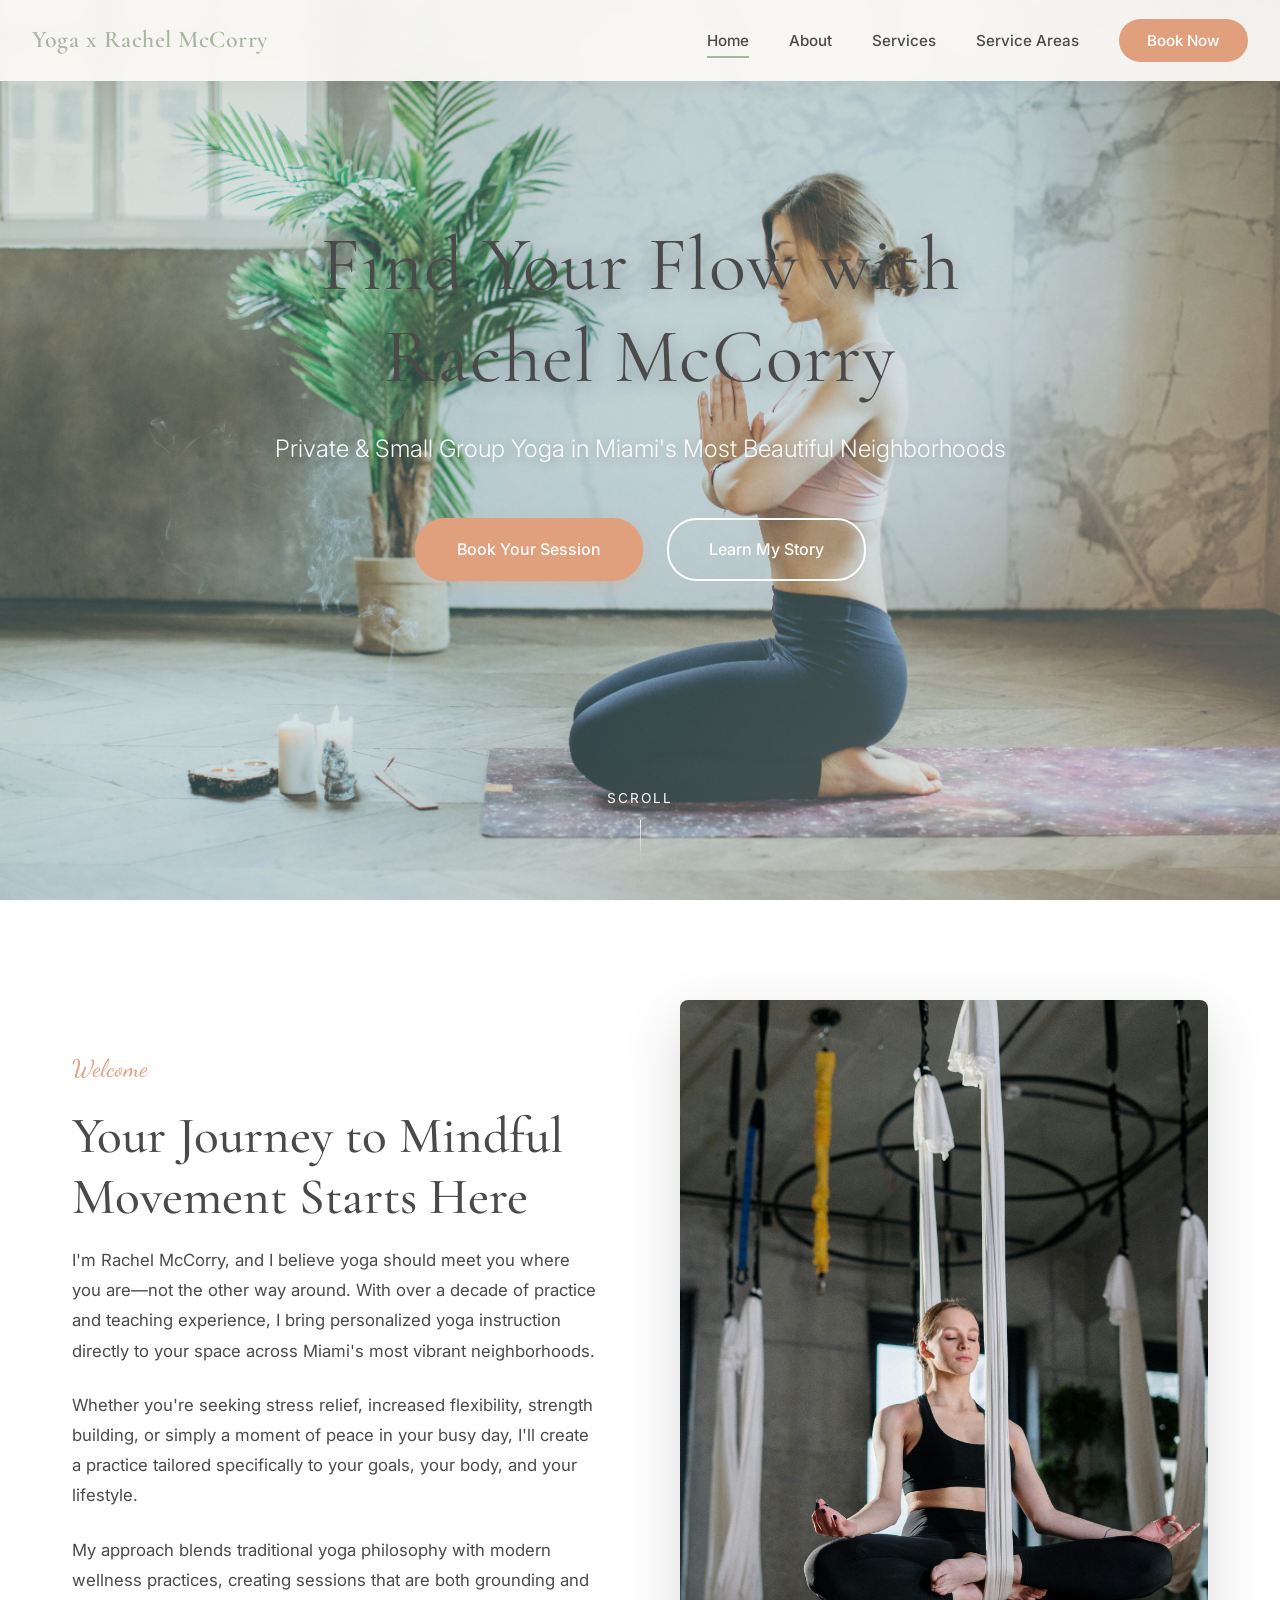
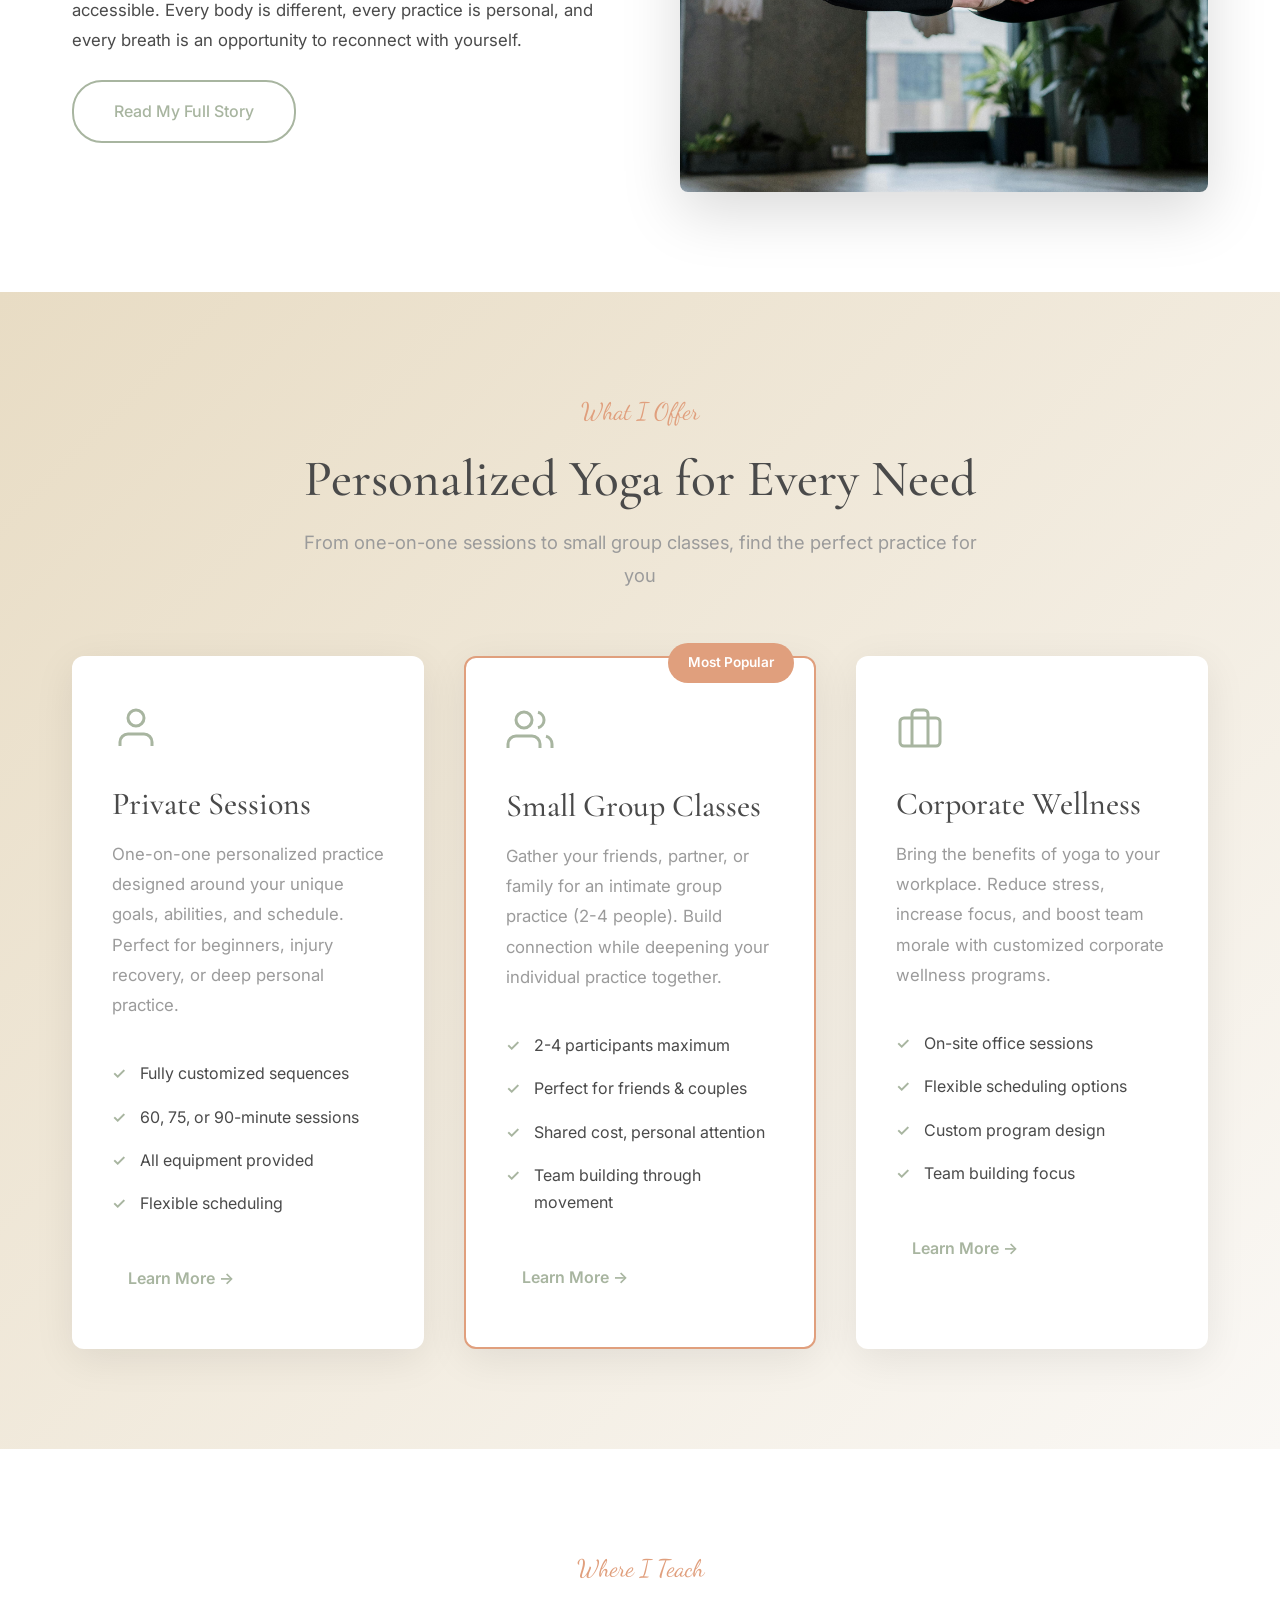
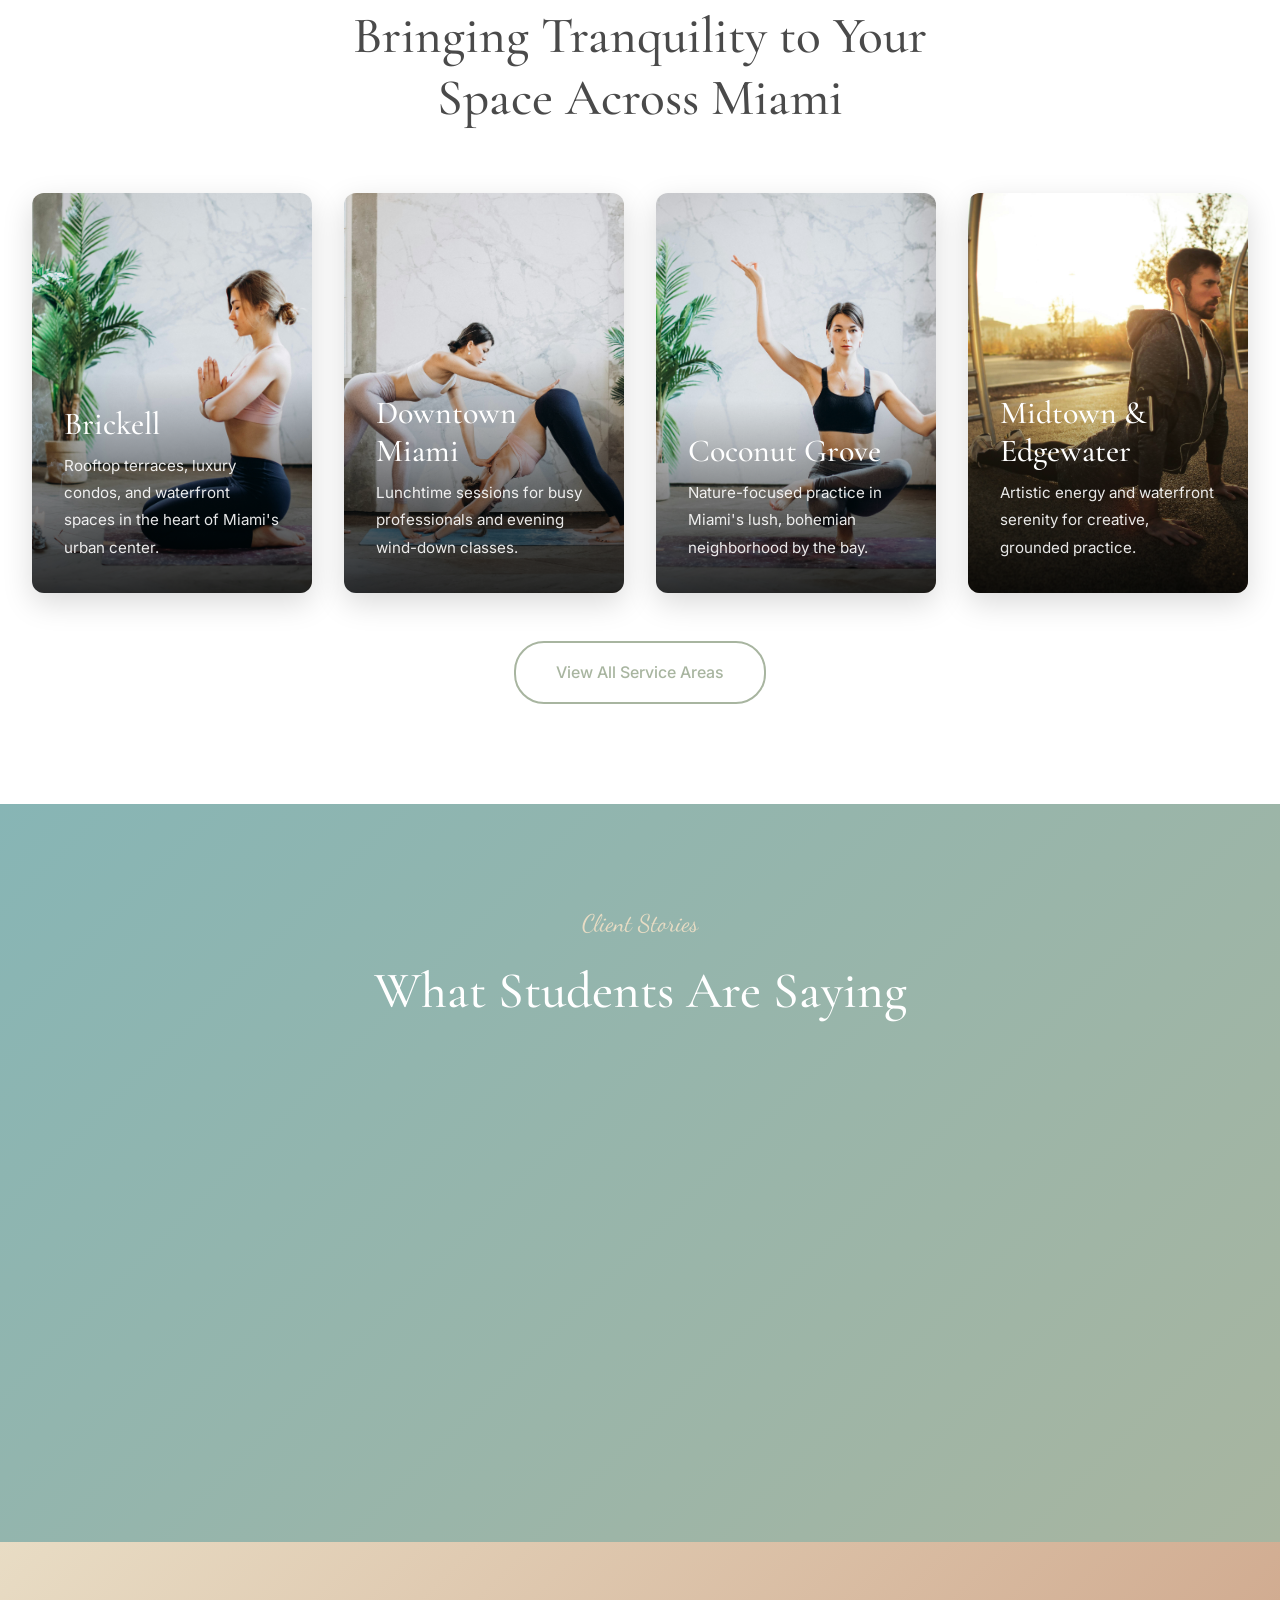
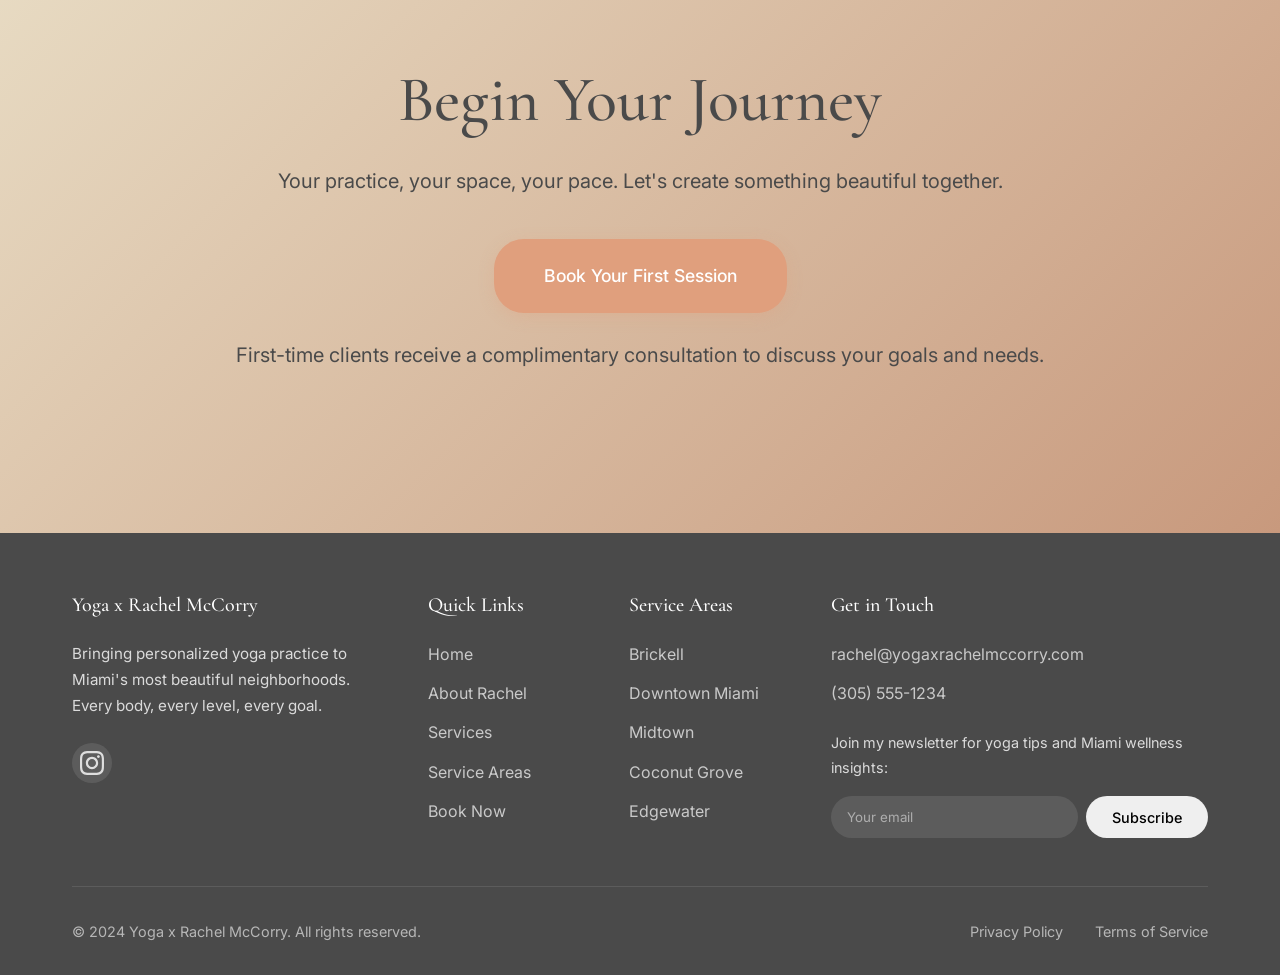
==== commit 34c4f303: "Optimize website for mobile devices - Mobile hero video settings with aspect ratio control (1.5:1 po" ====
--- a/index.html
+++ b/index.html
@@ -41,7 +41,7 @@
     <!-- Hero Section with Video -->
     <section class="hero">
         <div class="hero-video-container">
-            <video autoplay muted loop playsinline class="hero-video">
+            <video autoplay muted loop playsinline preload="metadata" poster="images/pexels-elly-fairytale-3822864.jpg" class="hero-video">
                 <source src="images/hero.mp4" type="video/mp4">
                 Your browser does not support the video tag.
             </video>
@@ -75,10 +75,6 @@
                 </div>
                 <div class="about-image">
                     <img src="images/pexels-cottonbro-4324101.jpg" alt="Rachel McCorry teaching yoga in Miami">
-                    <div class="credentials-badge">
-                        <span class="badge-title">Certified Instructor</span>
-                        <span class="badge-detail">RYT 500</span>
-                    </div>
                 </div>
             </div>
         </div>
@@ -295,7 +291,7 @@
                     <h3>Yoga x Rachel McCorry</h3>
                     <p>Bringing personalized yoga practice to Miami's most beautiful neighborhoods. Every body, every level, every goal.</p>
                     <div class="social-links">
-                        <a href="https://instagram.com" target="_blank" aria-label="Instagram">
+                        <a href="https://www.instagram.com/racheldoeszen" target="_blank" rel="noopener noreferrer" aria-label="Instagram">
                             <svg width="24" height="24" viewBox="0 0 24 24" fill="currentColor">
                                 <path d="M12 2.163c3.204 0 3.584.012 4.85.07 3.252.148 4.771 1.691 4.919 4.919.058 1.265.069 1.645.069 4.849 0 3.205-.012 3.584-.069 4.849-.149 3.225-1.664 4.771-4.919 4.919-1.266.058-1.644.07-4.85.07-3.204 0-3.584-.012-4.849-.07-3.26-.149-4.771-1.699-4.919-4.92-.058-1.265-.07-1.644-.07-4.849 0-3.204.013-3.583.07-4.849.149-3.227 1.664-4.771 4.919-4.919 1.266-.057 1.645-.069 4.849-.069zm0-2.163c-3.259 0-3.667.014-4.947.072-4.358.2-6.78 2.618-6.98 6.98-.059 1.281-.073 1.689-.073 4.948 0 3.259.014 3.668.072 4.948.2 4.358 2.618 6.78 6.98 6.98 1.281.058 1.689.072 4.948.072 3.259 0 3.668-.014 4.948-.072 4.354-.2 6.782-2.618 6.979-6.98.059-1.28.073-1.689.073-4.948 0-3.259-.014-3.667-.072-4.947-.196-4.354-2.617-6.78-6.979-6.98-1.281-.059-1.69-.073-4.949-.073zm0 5.838c-3.403 0-6.162 2.759-6.162 6.162s2.759 6.163 6.162 6.163 6.162-2.759 6.162-6.163c0-3.403-2.759-6.162-6.162-6.162zm0 10.162c-2.209 0-4-1.79-4-4 0-2.209 1.791-4 4-4s4 1.791 4 4c0 2.21-1.791 4-4 4zm6.406-11.845c-.796 0-1.441.645-1.441 1.44s.645 1.44 1.441 1.44c.795 0 1.439-.645 1.439-1.44s-.644-1.44-1.439-1.44z"/>
                             </svg>
--- a/css/styles.css
+++ b/css/styles.css
@@ -209,6 +209,8 @@
     align-items: center;
     justify-content: center;
     overflow: hidden;
+    margin: 0;
+    padding-top: env(safe-area-inset-top, 0);  /* iOS notch safety */
 }
 
 .hero-video-container {
@@ -221,17 +223,23 @@
 }
 
 .hero-video {
-    width: 100%;
-    height: 100%;
-    object-fit: cover;
-}
-
-.hero-overlay {
     position: absolute;
     top: 0;
     left: 0;
     width: 100%;
     height: 100%;
+    object-fit: cover;
+    object-position: center;
+    display: block;
+    z-index: 0;
+}
+
+.hero-overlay {
+    position: absolute;
+    top: 0;
+    left: 0;
+    right: 0;
+    bottom: 0;
     background: linear-gradient(
         135deg,
         rgba(168, 181, 160, 0.4) 0%,
@@ -239,6 +247,7 @@
         rgba(232, 220, 196, 0.4) 100%
     );
     z-index: 2;
+    pointer-events: none;  /* Prevents blocking interactions */
 }
 
 .hero-content {
@@ -927,6 +936,17 @@
     }
 
     /* Mobile Navigation */
+    #navbar {
+        background-color: rgba(250, 248, 245, 0.98);
+        box-shadow: 0 2px 10px rgba(0, 0, 0, 0.15);
+    }
+
+    .logo {
+        color: var(--dark-grey);
+        font-weight: 700;
+        text-shadow: 0 1px 2px rgba(255, 255, 255, 0.8);
+    }
+
     .mobile-menu-toggle {
         display: flex;
     }
@@ -958,13 +978,43 @@
         text-align: center;
     }
 
+    /* Mobile Hero - Portrait Mode */
     .hero {
-        min-height: 500px;
+        height: 66.67vw;              /* Maintains 1.5:1 aspect ratio */
+        min-height: 250px;            /* Minimum usable height */
+        max-height: 400px;            /* Prevents excessive height */
+    }
+
+    .hero-video-container {
+        padding-top: env(safe-area-inset-top, 0);  /* iOS notch safety */
+    }
+
+    .hero-overlay {
+        background: rgba(0, 0, 0, 0.3);  /* 30% black overlay for mobile */
+    }
+
+    .hero-content {
+        padding: 1rem;
+        max-width: 100%;
+        margin-top: 32px;  /* Shifted down to avoid header overlap */
+    }
+
+    .hero-title {
+        font-size: clamp(1.75rem, 8vw, 2.5rem);
+        margin-bottom: 1rem;
+        line-height: 1.2;
+    }
+
+    .hero-subtitle {
+        font-size: clamp(0.9rem, 4vw, 1.1rem);
+        margin-bottom: 1.5rem;
+        line-height: 1.4;
     }
 
     .hero-ctas {
         flex-direction: column;
-        gap: 1rem;
+        gap: 0.75rem;
+        align-items: center;
     }
 
     .btn {
@@ -988,18 +1038,81 @@
         min-width: 320px;
     }
 
+    /* Mobile Footer Optimization */
+    .footer {
+        padding: 40px 0 20px;
+    }
+
     .footer-grid {
         grid-template-columns: 1fr;
-        gap: 2rem;
+        gap: 2.5rem;
+    }
+
+    .footer-column h3 {
+        font-size: 1.5rem;
+        margin-bottom: 1rem;
+    }
+
+    .footer-column h4 {
+        font-size: 1.1rem;
+        margin-bottom: 1rem;
+    }
+
+    .footer-column p {
+        font-size: 0.9rem;
+        line-height: 1.6;
+        margin-bottom: 1rem;
+    }
+
+    .footer-column ul li {
+        margin-bottom: 0.5rem;
+    }
+
+    .social-links {
+        justify-content: flex-start;
+        margin-top: 1rem;
+    }
+
+    .newsletter-signup {
+        margin-top: 1rem;
+    }
+
+    .newsletter-form {
+        flex-direction: column;
+        gap: 0.75rem;
+    }
+
+    .newsletter-form input {
+        width: 100%;
+    }
+
+    .newsletter-form button {
+        width: 100%;
     }
 
     .footer-bottom {
         flex-direction: column;
         text-align: center;
+        gap: 1rem;
+        padding-top: 1.5rem;
+    }
+
+    .footer-links {
+        flex-direction: column;
+        gap: 0.75rem;
     }
 
     .scroll-indicator {
         display: none;
+    }
+}
+
+/* Mobile Landscape - Full viewport height */
+@media (max-width: 768px) and (orientation: landscape) {
+    .hero {
+        height: 100vh;                /* Full viewport height in landscape */
+        min-height: 300px;
+        max-height: 100vh;
     }
 }
 
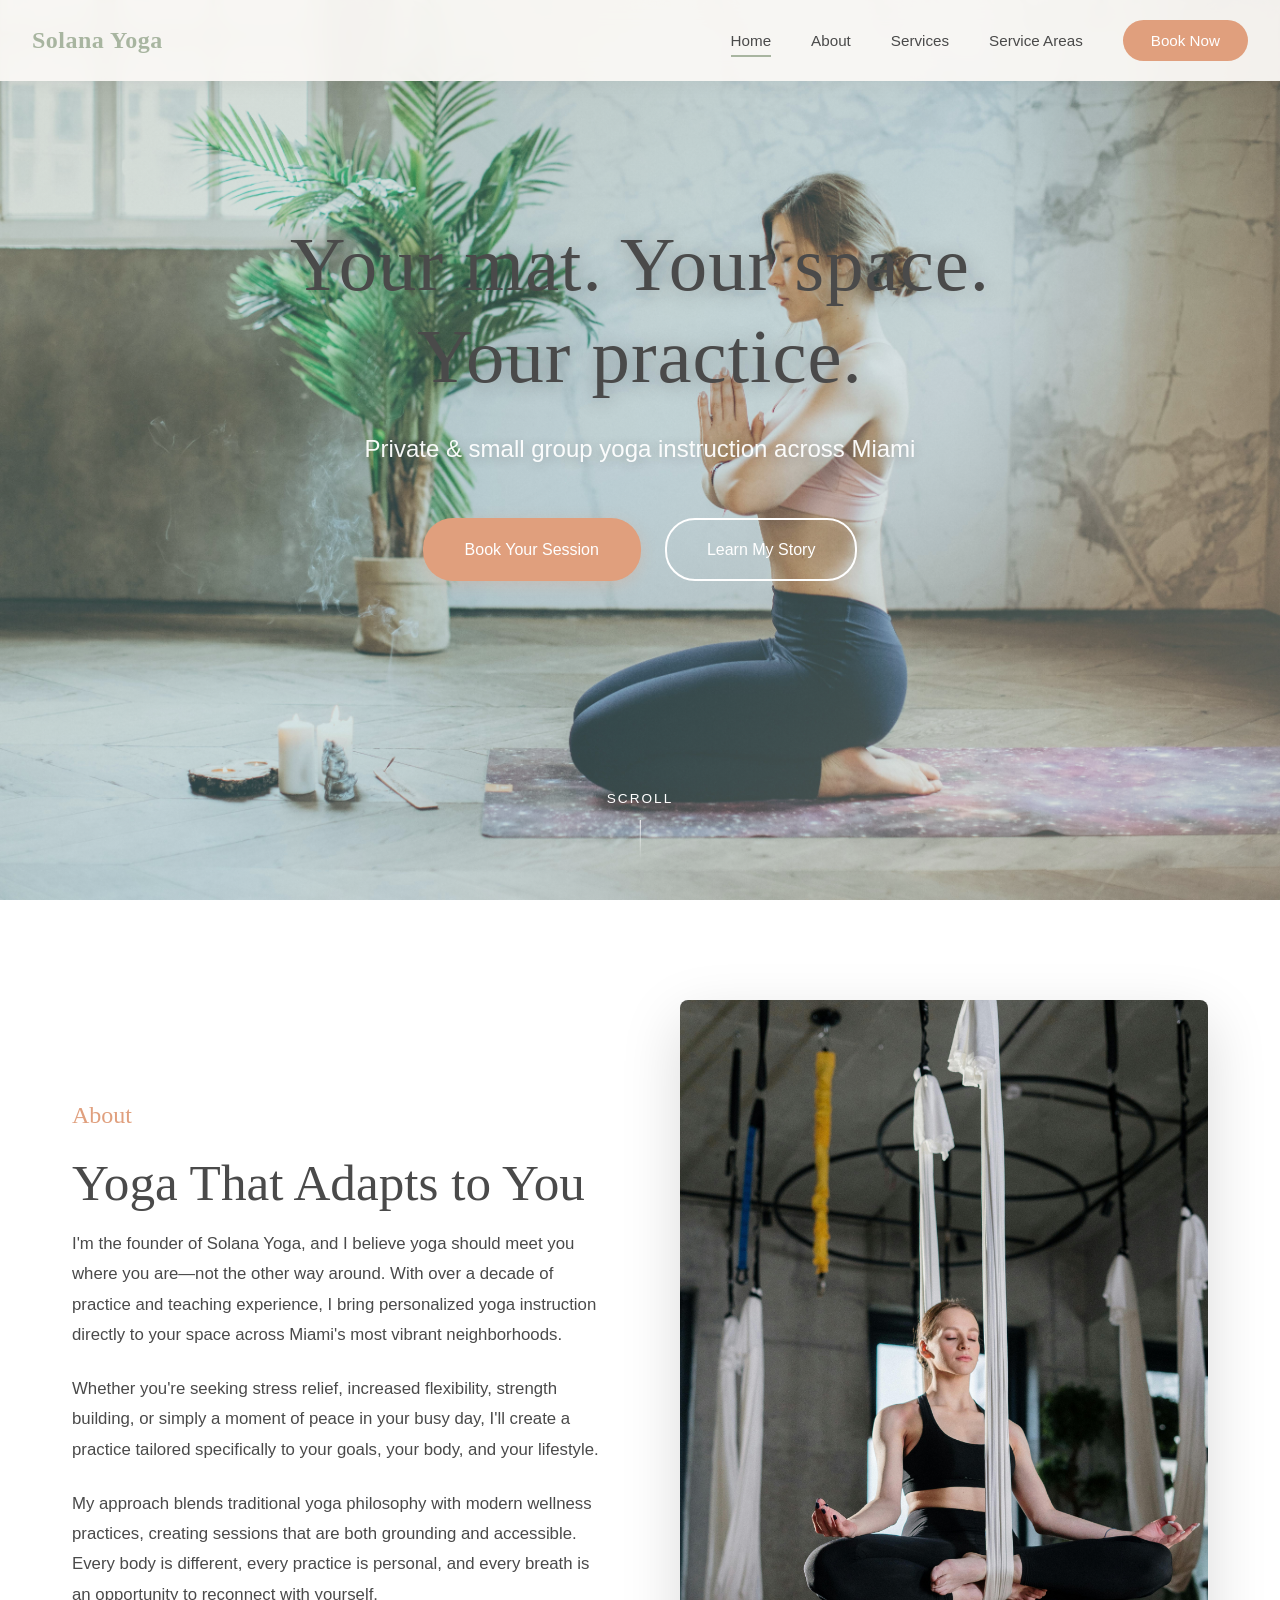
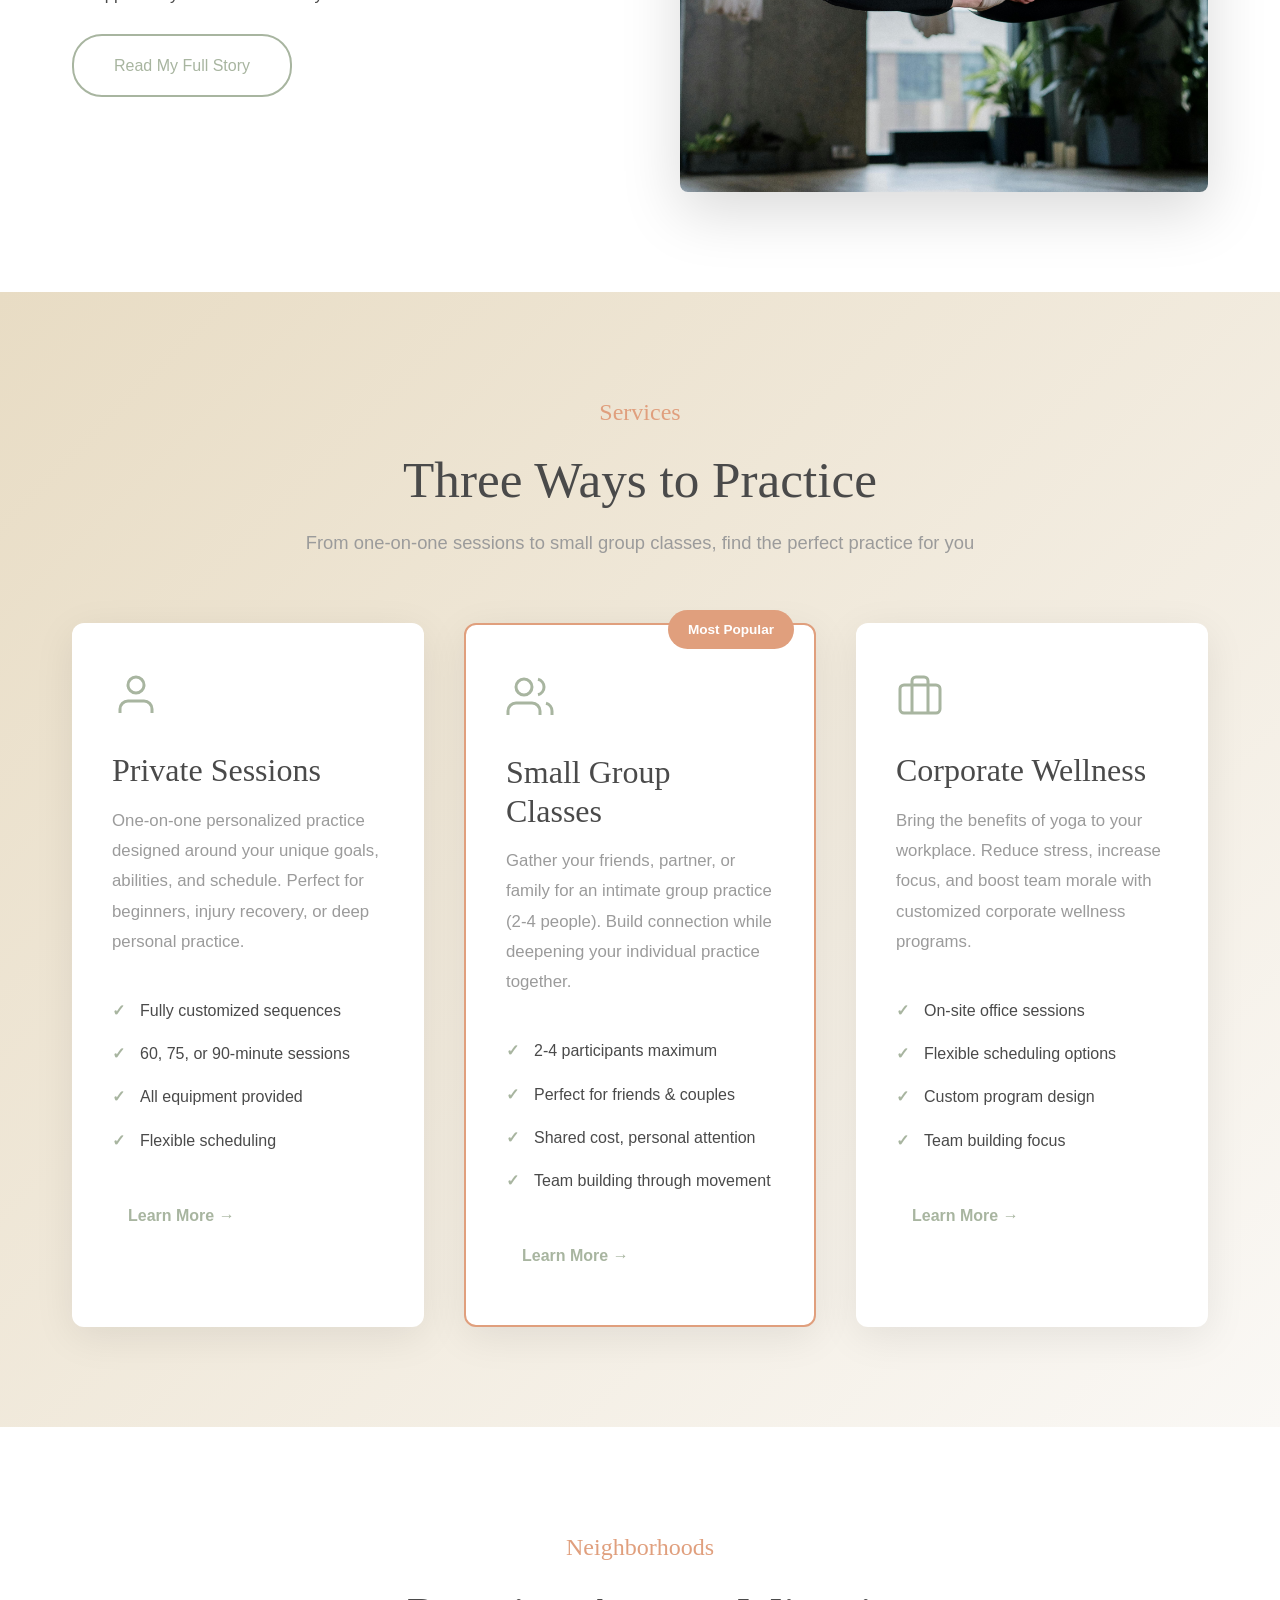
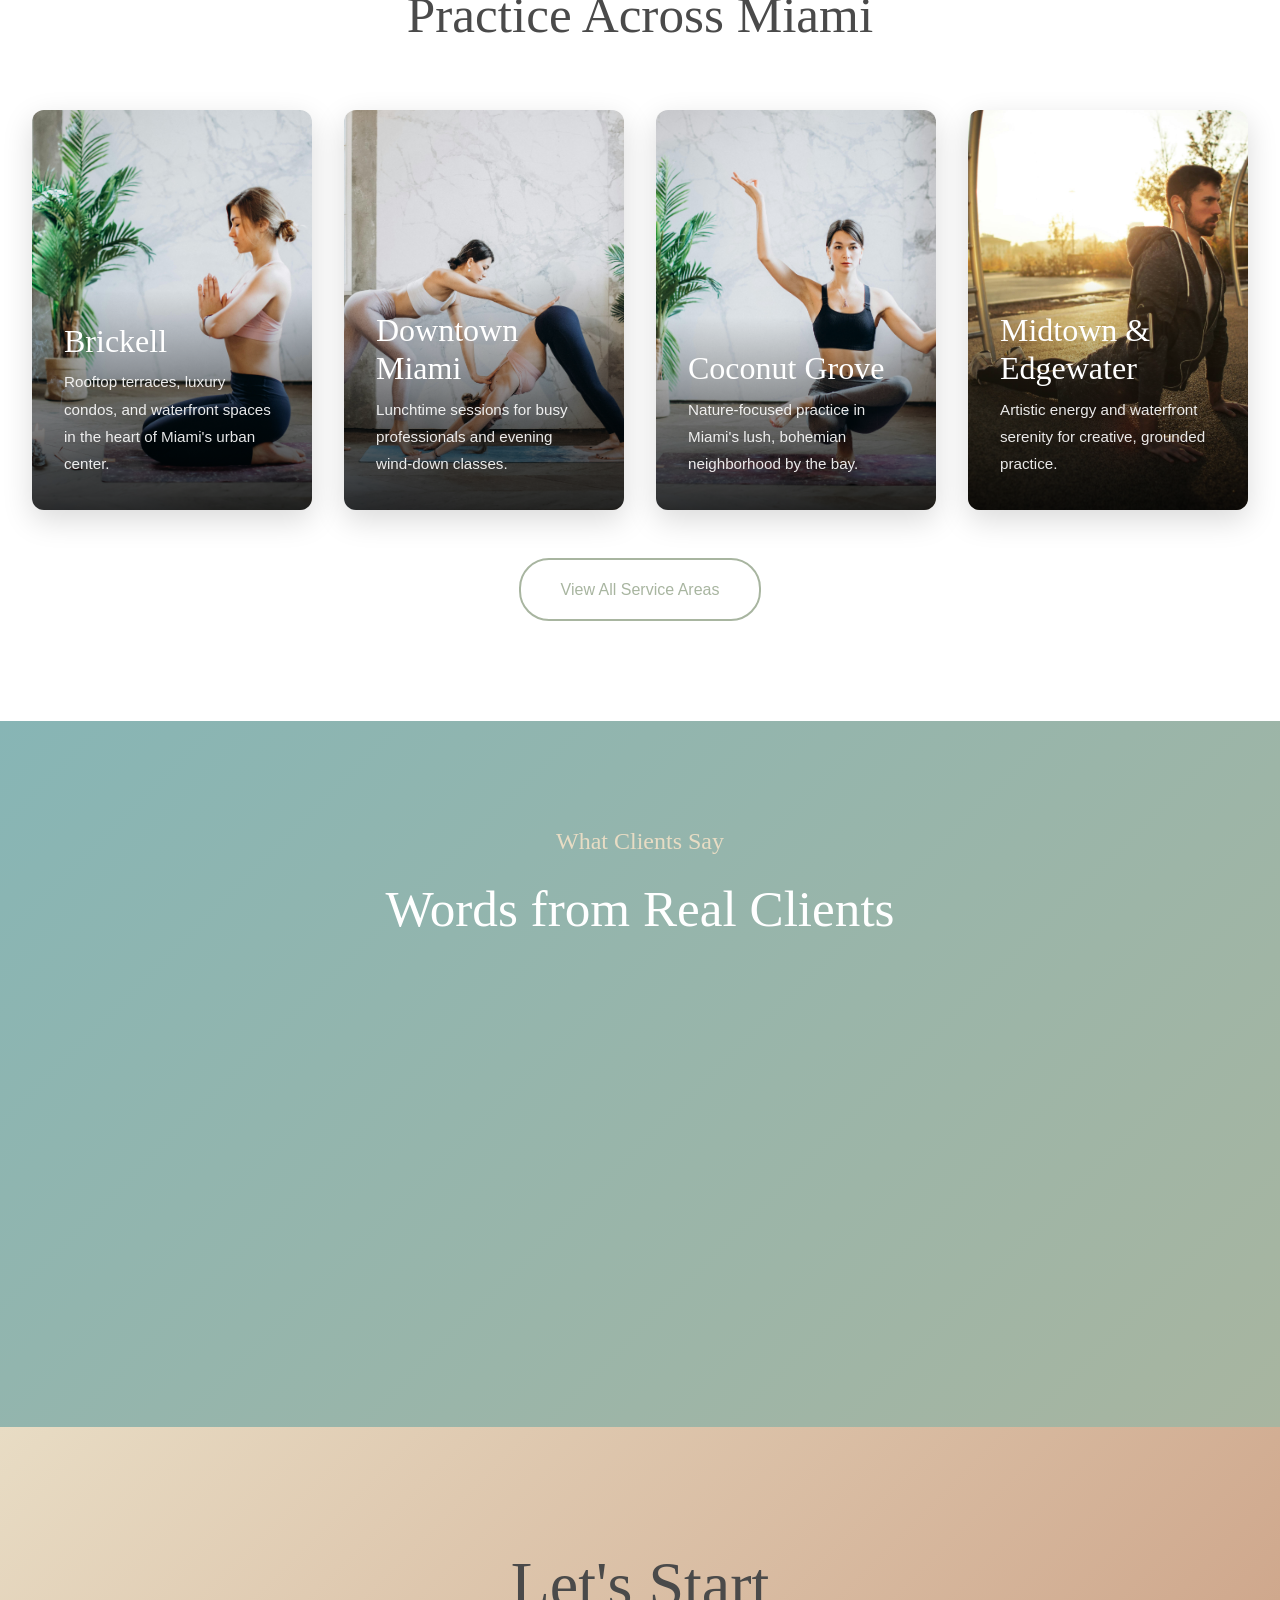
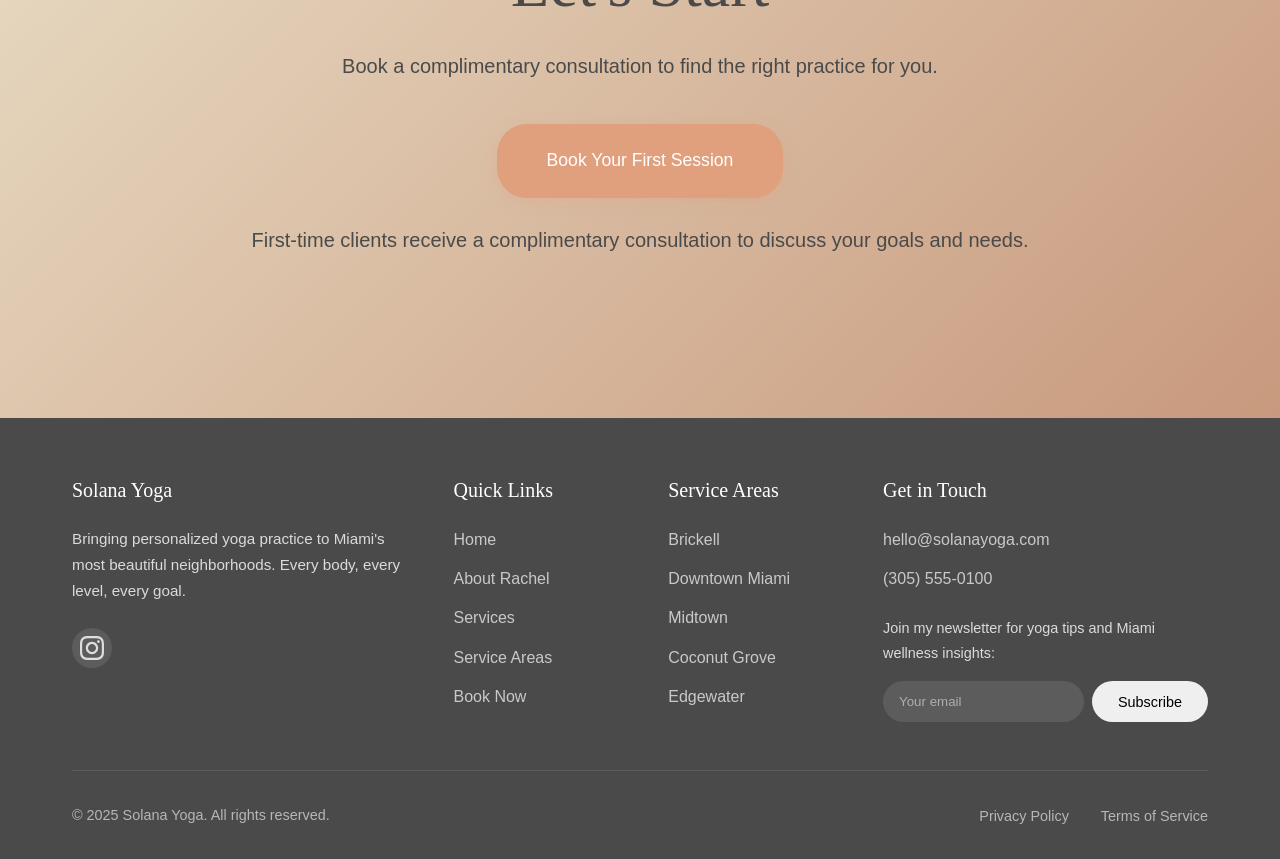
==== commit a4ce7f98: "Rebrand site from Rachel McCorry to Solana Yoga Co-Authored-By: Claude Opus 4.6 (1M context) <norepl" ====
--- a/index.html
+++ b/index.html
@@ -3,14 +3,14 @@
 <head>
     <meta charset="UTF-8">
     <meta name="viewport" content="width=device-width, initial-scale=1.0">
-    <meta name="description" content="Private & small group yoga instruction in Miami with Rachel McCorry. Serving Brickell, Downtown, Midtown, Coconut Grove & Edgewater. Personalized yoga sessions in your space.">
+    <meta name="description" content="Private & small group yoga instruction in Miami with Solana Yoga. Serving Brickell, Downtown, Midtown, Coconut Grove & Edgewater. Personalized yoga sessions in your space.">
     <meta name="keywords" content="yoga Miami, private yoga instructor, Brickell yoga, Coconut Grove yoga, personal yoga Miami, in-home yoga">
-    <title>Yoga x Rachel McCorry | Private Yoga Instructor in Miami</title>
+    <title>Solana Yoga | Private Yoga Instruction in Miami</title>
 
     <!-- Fonts -->
     <link rel="preconnect" href="https://fonts.googleapis.com">
     <link rel="preconnect" href="https://fonts.gstatic.com" crossorigin>
-    <link href="https://fonts.googleapis.com/css2?family=Cormorant+Garamond:wght@300;400;500;600;700&family=Inter:wght@300;400;500;600&family=Dancing+Script:wght@400;500;600;700&display=swap" rel="stylesheet">
+    <link href="https://fonts.googleapis.com/css2?family=Instrument+Serif:ital@0;1&family=Plus+Jakarta+Sans:ital,wght@0,300;0,400;0,500;0,600;0,700;1,400&display=swap" rel="stylesheet">
 
     <!-- Styles -->
     <link rel="stylesheet" href="css/styles.css">
@@ -22,7 +22,7 @@
     <!-- Navigation -->
     <nav id="navbar">
         <div class="nav-container">
-            <a href="index.html" class="logo">Yoga x Rachel McCorry</a>
+            <a href="index.html" class="logo">Solana Yoga</a>
             <button class="mobile-menu-toggle" aria-label="Toggle menu">
                 <span></span>
                 <span></span>
@@ -48,8 +48,8 @@
             <div class="hero-overlay"></div>
         </div>
         <div class="hero-content">
-            <h1 class="hero-title">Find Your Flow with Rachel McCorry</h1>
-            <p class="hero-subtitle">Private & Small Group Yoga in Miami's Most Beautiful Neighborhoods</p>
+            <h1 class="hero-title">Your mat. Your space. Your practice.</h1>
+            <p class="hero-subtitle">Private & small group yoga instruction across Miami</p>
             <div class="hero-ctas">
                 <a href="contact.html" class="btn btn-primary">Book Your Session</a>
                 <a href="about.html" class="btn btn-secondary">Learn My Story</a>
@@ -66,15 +66,15 @@
         <div class="container">
             <div class="about-content-grid">
                 <div class="about-text">
-                    <span class="section-label">Welcome</span>
-                    <h2>Your Journey to Mindful Movement Starts Here</h2>
-                    <p>I'm Rachel McCorry, and I believe yoga should meet you where you are—not the other way around. With over a decade of practice and teaching experience, I bring personalized yoga instruction directly to your space across Miami's most vibrant neighborhoods.</p>
+                    <span class="section-label">About</span>
+                    <h2>Yoga That Adapts to You</h2>
+                    <p>I'm the founder of Solana Yoga, and I believe yoga should meet you where you are—not the other way around. With over a decade of practice and teaching experience, I bring personalized yoga instruction directly to your space across Miami's most vibrant neighborhoods.</p>
                     <p>Whether you're seeking stress relief, increased flexibility, strength building, or simply a moment of peace in your busy day, I'll create a practice tailored specifically to your goals, your body, and your lifestyle.</p>
                     <p>My approach blends traditional yoga philosophy with modern wellness practices, creating sessions that are both grounding and accessible. Every body is different, every practice is personal, and every breath is an opportunity to reconnect with yourself.</p>
                     <a href="about.html" class="btn btn-outline">Read My Full Story</a>
                 </div>
                 <div class="about-image">
-                    <img src="images/pexels-cottonbro-4324101.jpg" alt="Rachel McCorry teaching yoga in Miami">
+                    <img src="images/pexels-cottonbro-4324101.jpg" alt="Solana Yoga teaching yoga in Miami">
                 </div>
             </div>
         </div>
@@ -84,8 +84,8 @@
     <section class="services-overview">
         <div class="container">
             <div class="section-header">
-                <span class="section-label">What I Offer</span>
-                <h2>Personalized Yoga for Every Need</h2>
+                <span class="section-label">Services</span>
+                <h2>Three Ways to Practice</h2>
                 <p>From one-on-one sessions to small group classes, find the perfect practice for you</p>
             </div>
             <div class="services-grid">
@@ -153,8 +153,8 @@
     <section class="service-areas-preview">
         <div class="container-wide">
             <div class="section-header">
-                <span class="section-label">Where I Teach</span>
-                <h2>Bringing Tranquility to Your Space Across Miami</h2>
+                <span class="section-label">Neighborhoods</span>
+                <h2>Practice Across Miami</h2>
             </div>
             <div class="areas-grid">
                 <div class="area-card">
@@ -196,8 +196,8 @@
     <section class="testimonials">
         <div class="container">
             <div class="section-header">
-                <span class="section-label">Client Stories</span>
-                <h2>What Students Are Saying</h2>
+                <span class="section-label">What Clients Say</span>
+                <h2>Words from Real Clients</h2>
             </div>
             <div class="testimonials-slider">
                 <div class="testimonial-track">
@@ -206,7 +206,7 @@
                             <svg width="40" height="40" viewBox="0 0 24 24" fill="currentColor" opacity="0.1">
                                 <path d="M6 17h3l2-4V7H5v6h3zm8 0h3l2-4V7h-6v6h3z"/>
                             </svg>
-                            <p>"Rachel has completely transformed my relationship with movement. Her sessions are the perfect blend of challenge and restoration. She meets me exactly where I am every single time."</p>
+                            <p>"I was nervous to try yoga one-on-one but Rachel made it feel completely normal. We laugh, we work hard, and I actually look forward to Monday mornings now."</p>
                         </div>
                         <div class="testimonial-author">
                             <strong>Sarah M.</strong>
@@ -219,7 +219,7 @@
                             <svg width="40" height="40" viewBox="0 0 24 24" fill="currentColor" opacity="0.1">
                                 <path d="M6 17h3l2-4V7H5v6h3zm8 0h3l2-4V7h-6v6h3z"/>
                             </svg>
-                            <p>"As someone who travels constantly for work, having Rachel come to my condo has been life-changing. She brings the equipment, the energy, and the expertise. I just show up."</p>
+                            <p>"Having Rachel come to my condo has been a game-changer. She brings everything, I just show up. That's exactly what I need after a 12-hour day."</p>
                         </div>
                         <div class="testimonial-author">
                             <strong>Michael K.</strong>
@@ -232,10 +232,10 @@
                             <svg width="40" height="40" viewBox="0 0 24 24" fill="currentColor" opacity="0.1">
                                 <path d="M6 17h3l2-4V7H5v6h3zm8 0h3l2-4V7h-6v6h3z"/>
                             </svg>
-                            <p>"The small group sessions with my girlfriends have become our sacred Sunday ritual. Rachel creates such a warm, judgment-free space. We laugh, we breathe, we grow stronger together."</p>
-                        </div>
-                        <div class="testimonial-author">
-                            <strong>Jennifer L.</strong>
+                            <p>"Our Sunday sessions started as a friend thing and now it's the one commitment none of us cancel. Even my husband wants in."</p>
+                        </div>
+                        <div class="testimonial-author">
+                            <strong>Jen L.</strong>
                             <span>Coconut Grove</span>
                         </div>
                     </div>
@@ -245,10 +245,10 @@
                             <svg width="40" height="40" viewBox="0 0 24 24" fill="currentColor" opacity="0.1">
                                 <path d="M6 17h3l2-4V7H5v6h3zm8 0h3l2-4V7h-6v6h3z"/>
                             </svg>
-                            <p>"I was intimidated by yoga for years, thinking I wasn't flexible enough. Rachel showed me that yoga isn't about perfection—it's about presence. She's patient, knowledgeable, and genuinely cares."</p>
-                        </div>
-                        <div class="testimonial-author">
-                            <strong>David R.</strong>
+                            <p>"Honestly, I put off trying yoga for years. Three months in and my back pain is gone. That's all I needed to know."</p>
+                        </div>
+                        <div class="testimonial-author">
+                            <strong>Dave R.</strong>
                             <span>Edgewater</span>
                         </div>
                     </div>
@@ -258,7 +258,7 @@
                             <svg width="40" height="40" viewBox="0 0 24 24" fill="currentColor" opacity="0.1">
                                 <path d="M6 17h3l2-4V7H5v6h3zm8 0h3l2-4V7h-6v6h3z"/>
                             </svg>
-                            <p>"Our team looks forward to our weekly wellness sessions with Rachel. She's helped reduce stress, improve focus, and created a genuine sense of community in our office. Best investment we've made."</p>
+                            <p>"We brought Rachel in for a team wellness thing and now people actually fight over spots. Best HR decision we've made this year."</p>
                         </div>
                         <div class="testimonial-author">
                             <strong>Amanda T.</strong>
@@ -275,8 +275,8 @@
     <section class="final-cta">
         <div class="container">
             <div class="cta-content">
-                <h2>Begin Your Journey</h2>
-                <p>Your practice, your space, your pace. Let's create something beautiful together.</p>
+                <h2>Let's Start</h2>
+                <p>Book a complimentary consultation to find the right practice for you.</p>
                 <a href="contact.html" class="btn btn-primary btn-large">Book Your First Session</a>
                 <p class="cta-note">First-time clients receive a complimentary consultation to discuss your goals and needs.</p>
             </div>
@@ -288,7 +288,7 @@
         <div class="container">
             <div class="footer-grid">
                 <div class="footer-column">
-                    <h3>Yoga x Rachel McCorry</h3>
+                    <h3>Solana Yoga</h3>
                     <p>Bringing personalized yoga practice to Miami's most beautiful neighborhoods. Every body, every level, every goal.</p>
                     <div class="social-links">
                         <a href="https://www.instagram.com/racheldoeszen" target="_blank" rel="noopener noreferrer" aria-label="Instagram">
@@ -324,8 +324,8 @@
                 <div class="footer-column">
                     <h4>Get in Touch</h4>
                     <ul>
-                        <li><a href="mailto:rachel@yogaxrachelmccorry.com">rachel@yogaxrachelmccorry.com</a></li>
-                        <li><a href="tel:+13055551234">(305) 555-1234</a></li>
+                        <li><a href="mailto:hello@solanayoga.com">hello@solanayoga.com</a></li>
+                        <li><a href="tel:+13055550100">(305) 555-0100</a></li>
                     </ul>
                     <div class="newsletter-signup">
                         <p>Join my newsletter for yoga tips and Miami wellness insights:</p>
@@ -338,7 +338,7 @@
             </div>
 
             <div class="footer-bottom">
-                <p>&copy; 2024 Yoga x Rachel McCorry. All rights reserved.</p>
+                <p>&copy; 2025 Solana Yoga. All rights reserved.</p>
                 <div class="footer-links">
                     <a href="#privacy">Privacy Policy</a>
                     <a href="#terms">Terms of Service</a>
--- a/css/styles.css
+++ b/css/styles.css
@@ -980,9 +980,10 @@
 
     /* Mobile Hero - Portrait Mode */
     .hero {
-        height: 66.67vw;              /* Maintains 1.5:1 aspect ratio */
-        min-height: 250px;            /* Minimum usable height */
-        max-height: 400px;            /* Prevents excessive height */
+        height: auto;                 /* Auto height to fit content */
+        min-height: 500px;            /* Increased minimum for all content */
+        max-height: 600px;            /* Increased to ensure title shows */
+        padding: 100px 0 60px;        /* Add padding to ensure content fits */
     }
 
     .hero-video-container {
@@ -990,25 +991,40 @@
     }
 
     .hero-overlay {
-        background: rgba(0, 0, 0, 0.3);  /* 30% black overlay for mobile */
+        background: rgba(0, 0, 0, 0.6);  /* Increased to 60% for better text contrast */
     }
 
     .hero-content {
-        padding: 1rem;
+        padding: 2rem 1rem;
         max-width: 100%;
-        margin-top: 32px;  /* Shifted down to avoid header overlap */
+        margin-top: 0;
+        display: flex;
+        flex-direction: column;
+        justify-content: center;
+        align-items: center;
+        height: 100%;
     }
 
     .hero-title {
-        font-size: clamp(1.75rem, 8vw, 2.5rem);
+        font-size: clamp(1.75rem, 7vw, 2.25rem);
         margin-bottom: 1rem;
-        line-height: 1.2;
+        line-height: 1.3;
+        text-shadow: 0 3px 15px rgba(0, 0, 0, 0.9);
+        font-weight: 600;
+        display: block !important;    /* Force display */
+        visibility: visible !important;
+        opacity: 1 !important;
+        color: white !important;
     }
 
     .hero-subtitle {
         font-size: clamp(0.9rem, 4vw, 1.1rem);
         margin-bottom: 1.5rem;
-        line-height: 1.4;
+        line-height: 1.5;
+        text-shadow: 0 2px 10px rgba(0, 0, 0, 0.9);
+        display: block !important;    /* Force display */
+        visibility: visible !important;
+        opacity: 1 !important;
     }
 
     .hero-ctas {
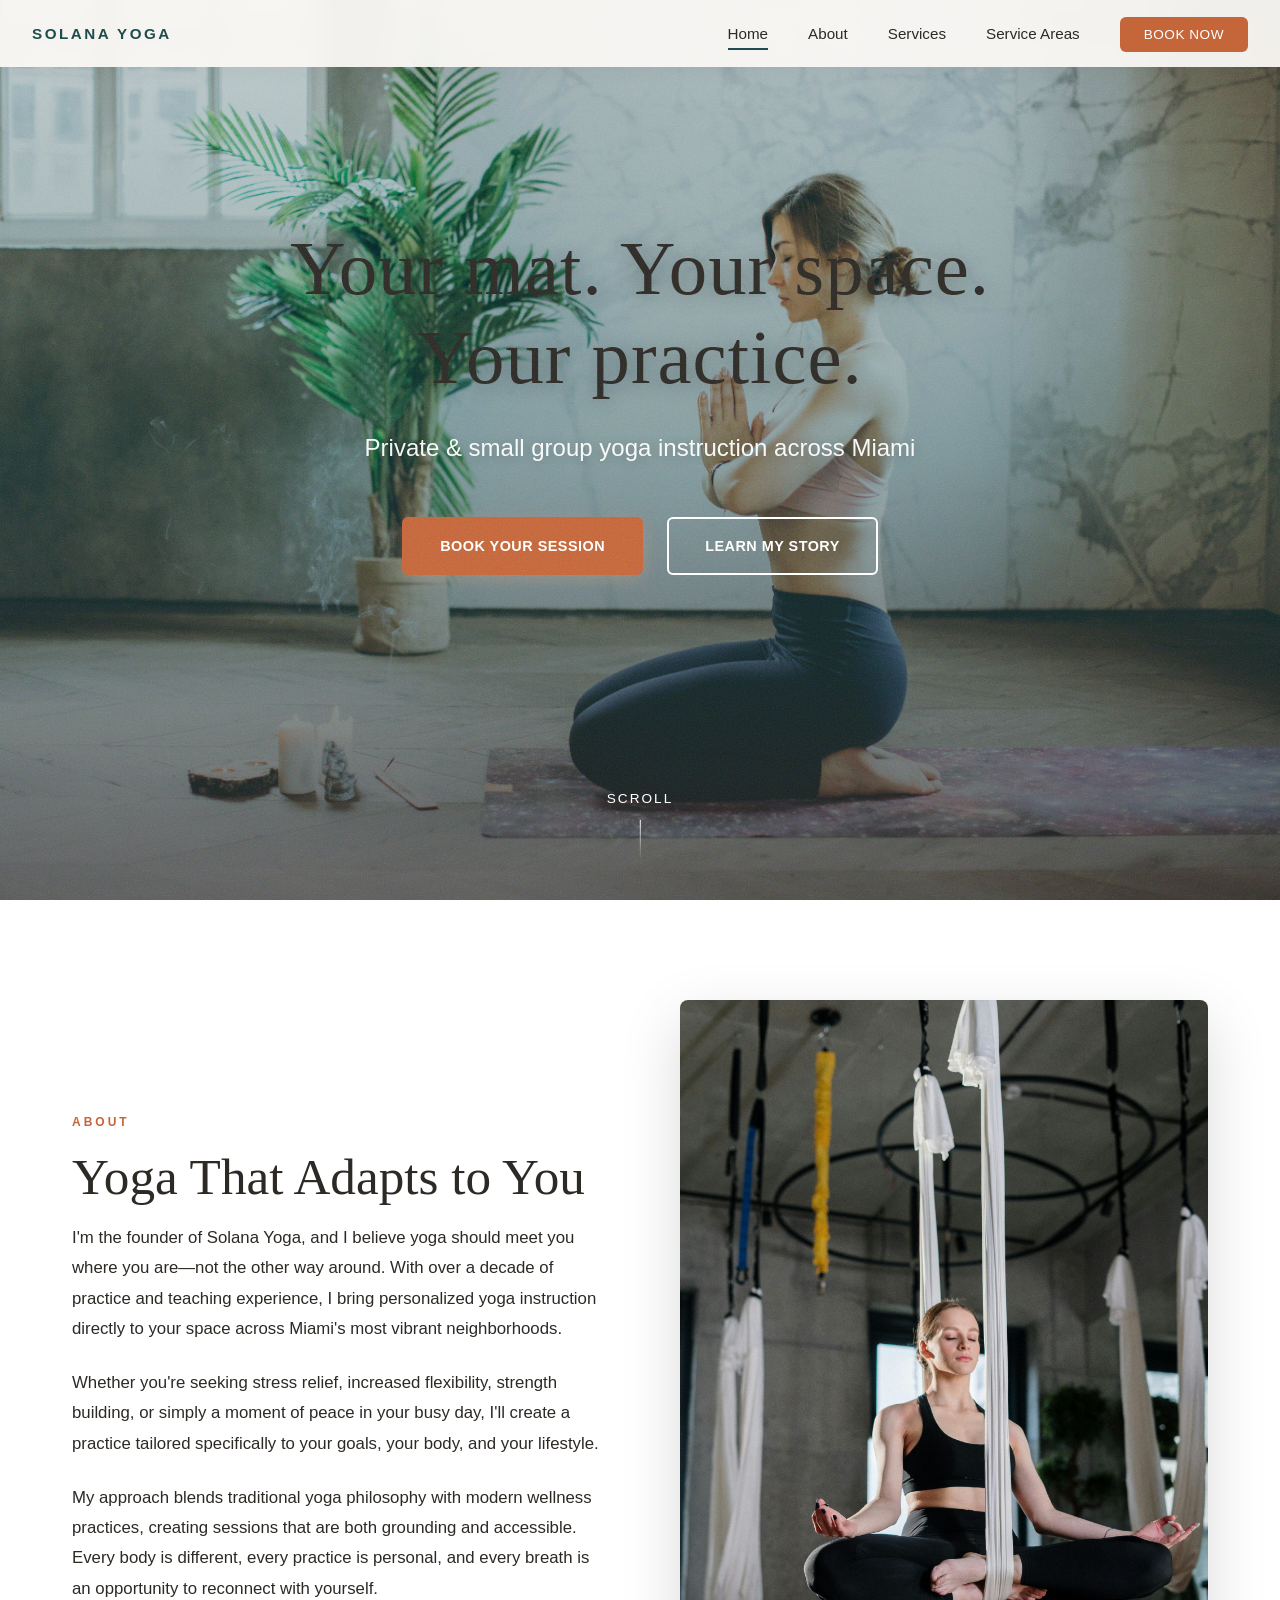
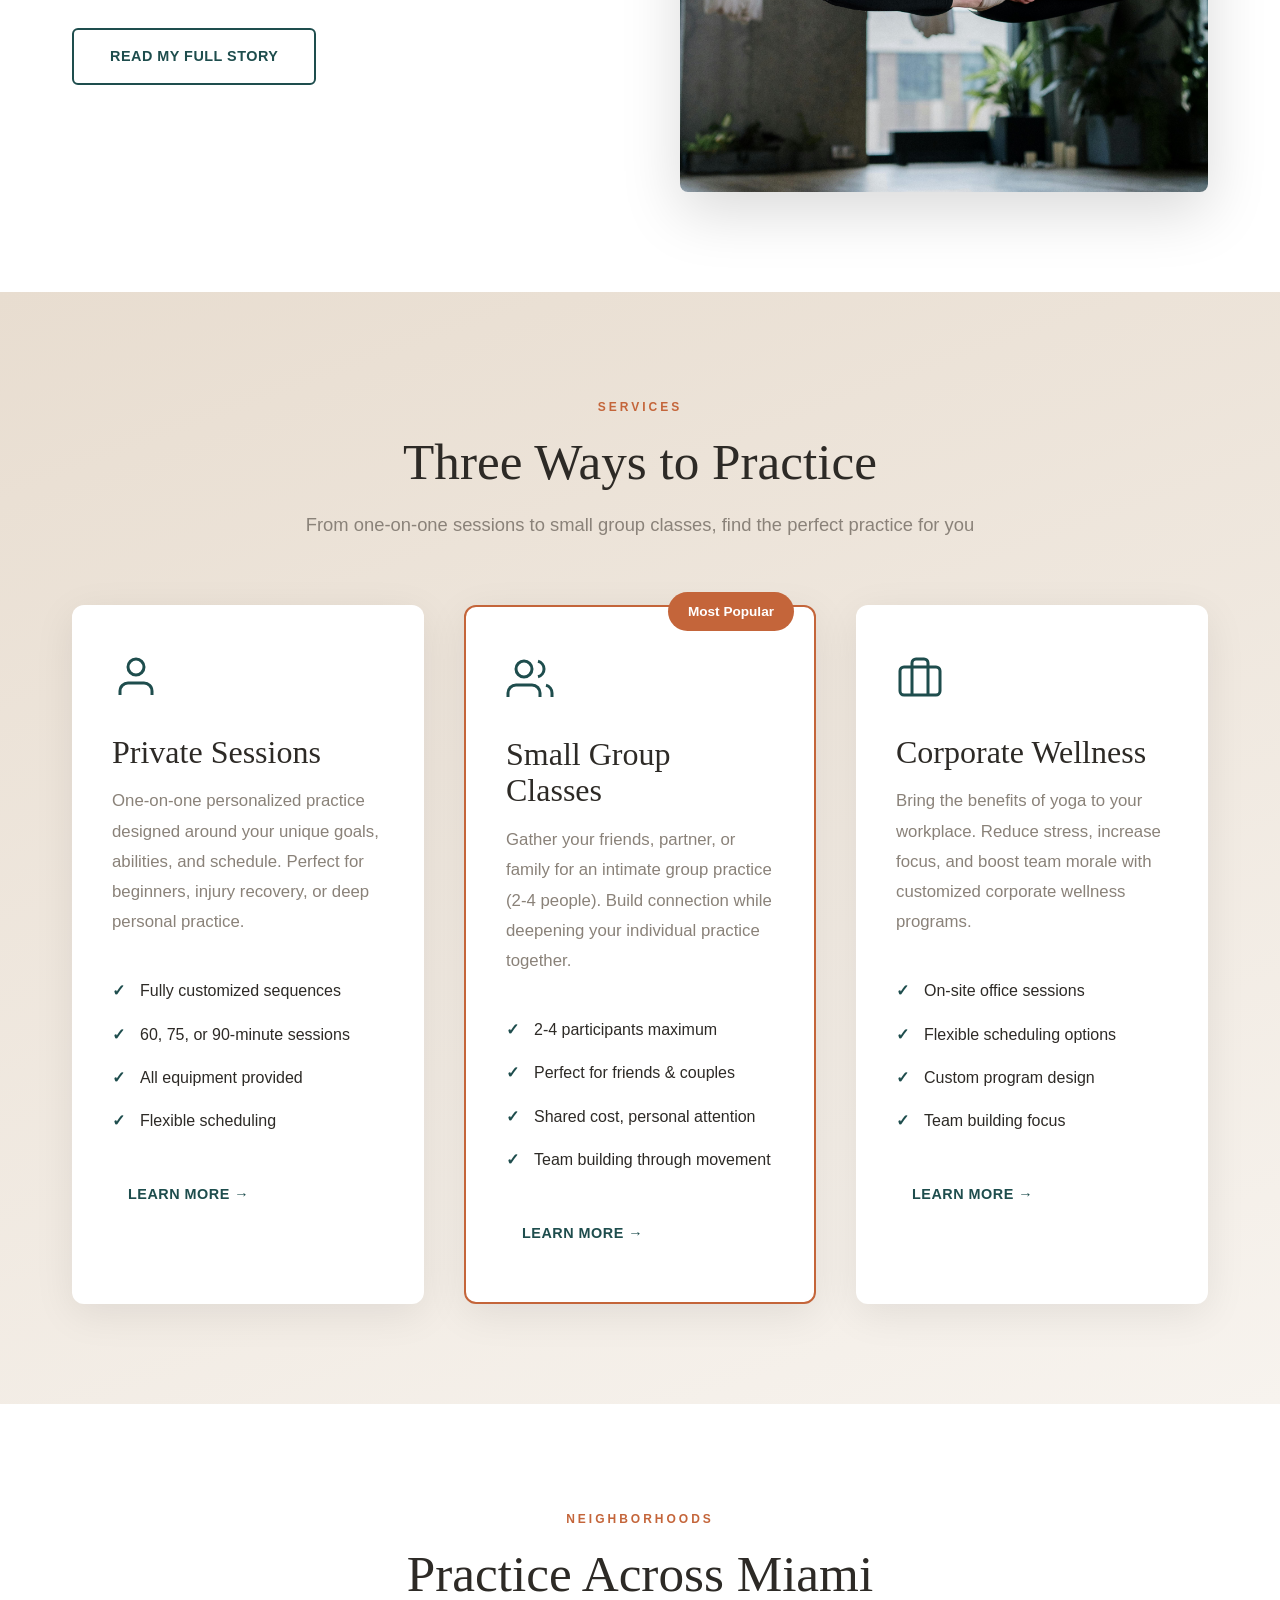
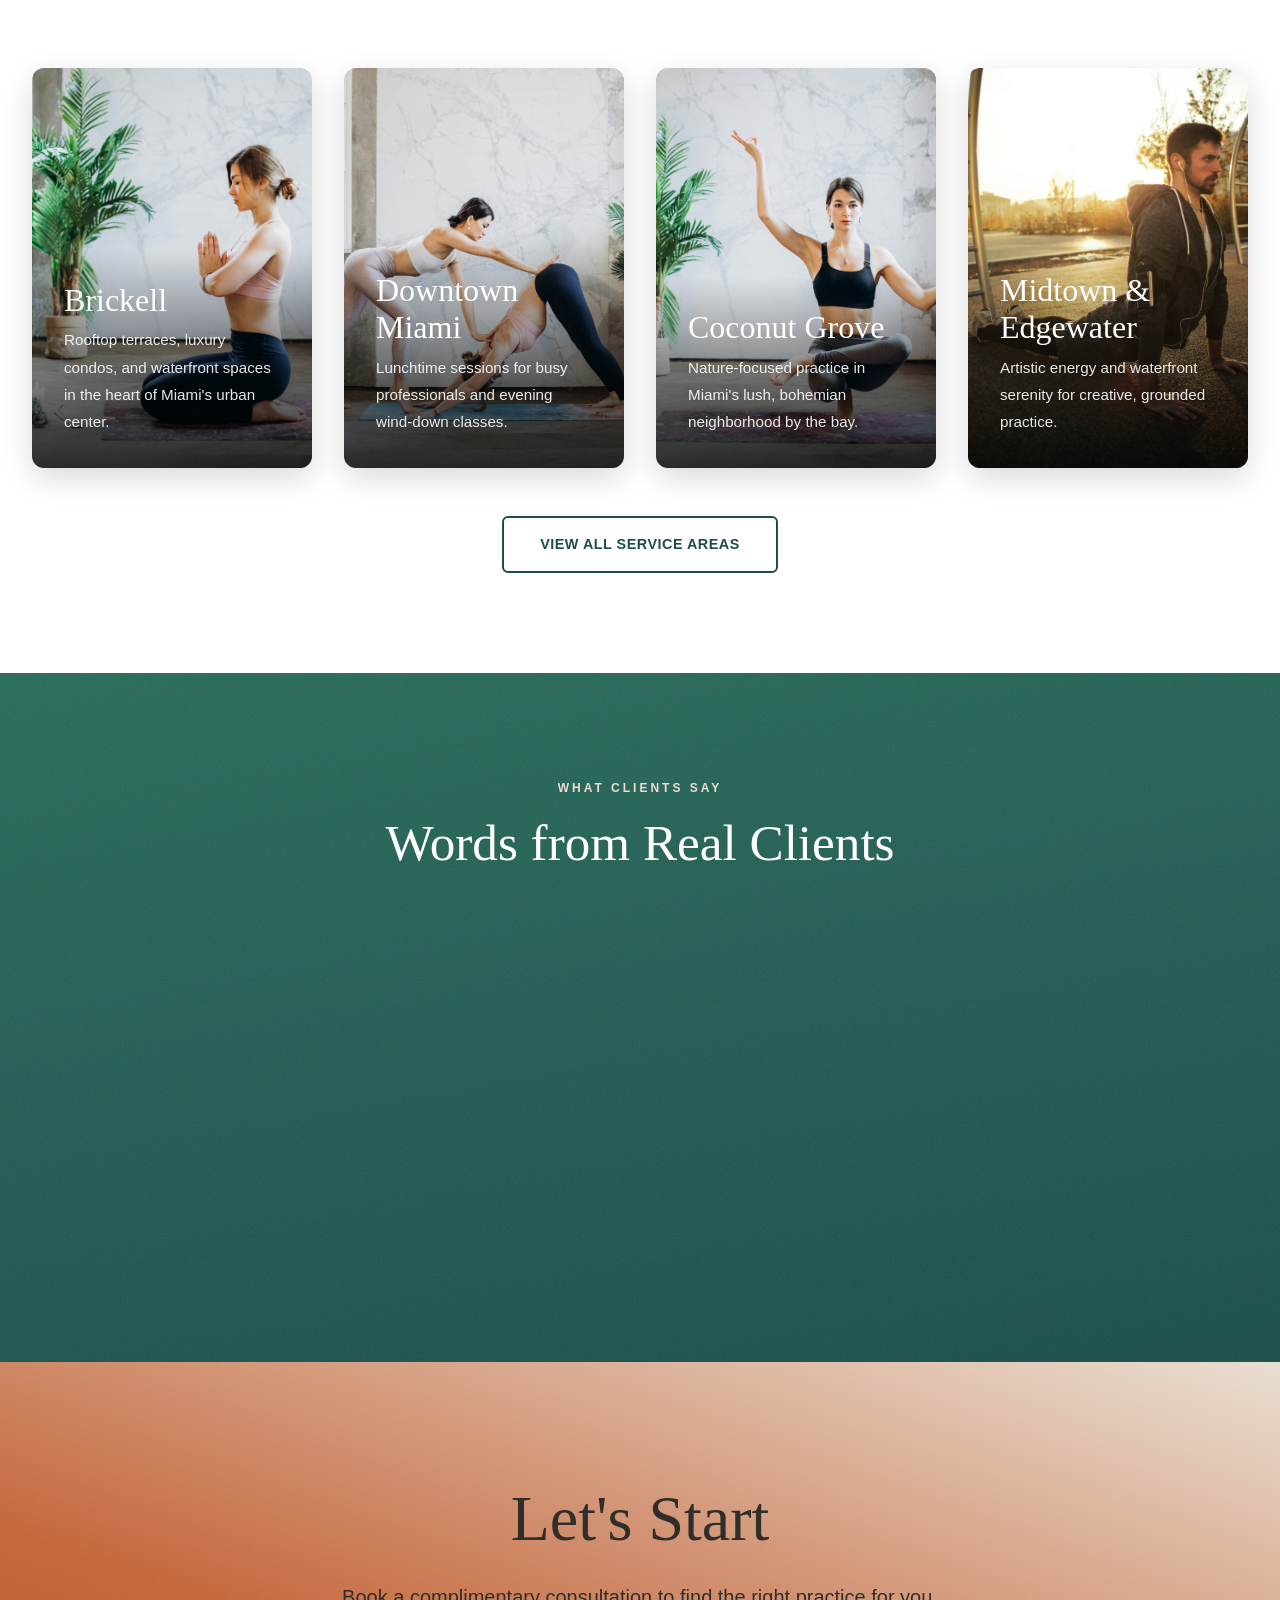
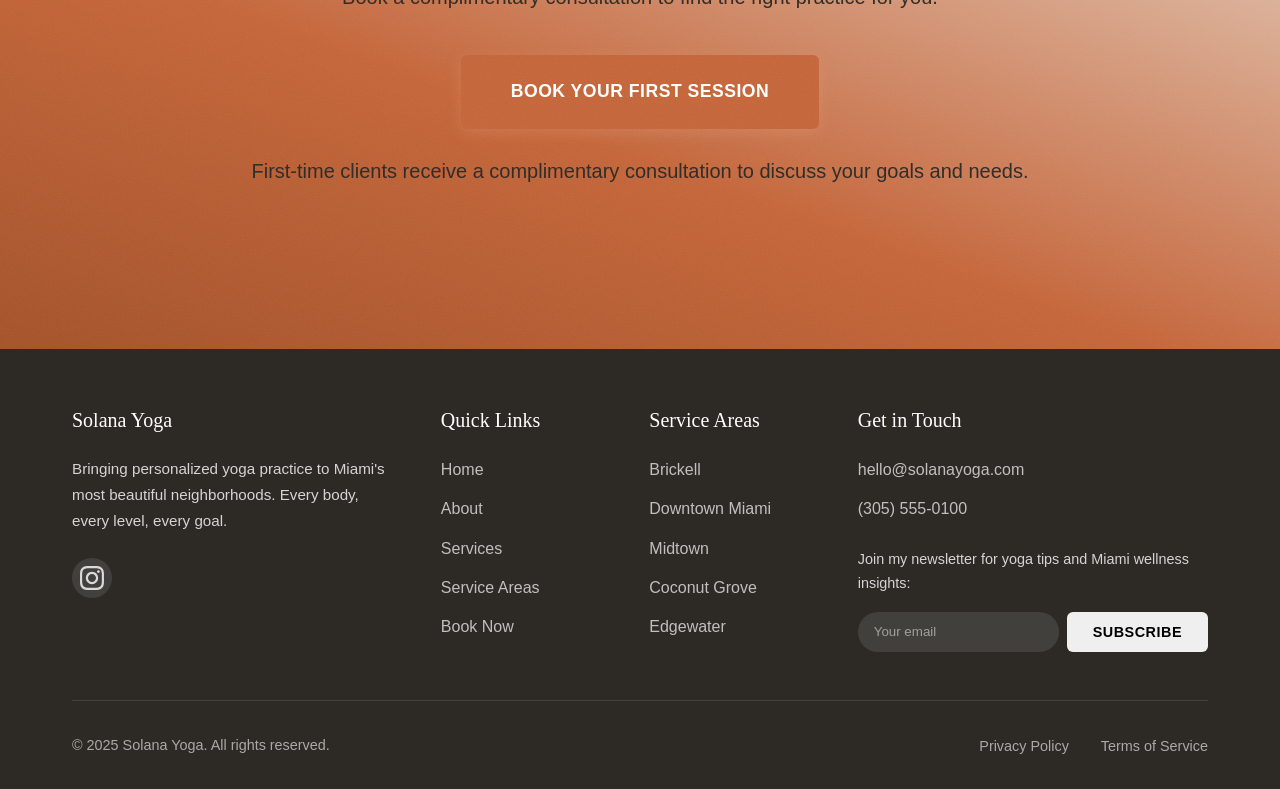
==== commit abb3644f: "Remove all remaining Rachel McCorry references, untrack settings file Co-Authored-By: Claude Opus 4." ====
--- a/index.html
+++ b/index.html
@@ -61,7 +61,7 @@
         </div>
     </section>
 
-    <!-- About Rachel Brief -->
+    <!-- About Brief -->
     <section class="about-brief">
         <div class="container">
             <div class="about-content-grid">
@@ -206,7 +206,7 @@
                             <svg width="40" height="40" viewBox="0 0 24 24" fill="currentColor" opacity="0.1">
                                 <path d="M6 17h3l2-4V7H5v6h3zm8 0h3l2-4V7h-6v6h3z"/>
                             </svg>
-                            <p>"I was nervous to try yoga one-on-one but Rachel made it feel completely normal. We laugh, we work hard, and I actually look forward to Monday mornings now."</p>
+                            <p>"I was nervous to try yoga one-on-one but my instructor made it feel completely normal. We laugh, we work hard, and I actually look forward to Monday mornings now."</p>
                         </div>
                         <div class="testimonial-author">
                             <strong>Sarah M.</strong>
@@ -219,7 +219,7 @@
                             <svg width="40" height="40" viewBox="0 0 24 24" fill="currentColor" opacity="0.1">
                                 <path d="M6 17h3l2-4V7H5v6h3zm8 0h3l2-4V7h-6v6h3z"/>
                             </svg>
-                            <p>"Having Rachel come to my condo has been a game-changer. She brings everything, I just show up. That's exactly what I need after a 12-hour day."</p>
+                            <p>"Having someone come to my condo has been a game-changer. She brings everything, I just show up. That's exactly what I need after a 12-hour day."</p>
                         </div>
                         <div class="testimonial-author">
                             <strong>Michael K.</strong>
@@ -258,7 +258,7 @@
                             <svg width="40" height="40" viewBox="0 0 24 24" fill="currentColor" opacity="0.1">
                                 <path d="M6 17h3l2-4V7H5v6h3zm8 0h3l2-4V7h-6v6h3z"/>
                             </svg>
-                            <p>"We brought Rachel in for a team wellness thing and now people actually fight over spots. Best HR decision we've made this year."</p>
+                            <p>"We brought Solana Yoga in for a team wellness thing and now people actually fight over spots. Best HR decision we've made this year."</p>
                         </div>
                         <div class="testimonial-author">
                             <strong>Amanda T.</strong>
@@ -291,7 +291,7 @@
                     <h3>Solana Yoga</h3>
                     <p>Bringing personalized yoga practice to Miami's most beautiful neighborhoods. Every body, every level, every goal.</p>
                     <div class="social-links">
-                        <a href="https://www.instagram.com/racheldoeszen" target="_blank" rel="noopener noreferrer" aria-label="Instagram">
+                        <a href="https://www.instagram.com/solanayoga" target="_blank" rel="noopener noreferrer" aria-label="Instagram">
                             <svg width="24" height="24" viewBox="0 0 24 24" fill="currentColor">
                                 <path d="M12 2.163c3.204 0 3.584.012 4.85.07 3.252.148 4.771 1.691 4.919 4.919.058 1.265.069 1.645.069 4.849 0 3.205-.012 3.584-.069 4.849-.149 3.225-1.664 4.771-4.919 4.919-1.266.058-1.644.07-4.85.07-3.204 0-3.584-.012-4.849-.07-3.26-.149-4.771-1.699-4.919-4.92-.058-1.265-.07-1.644-.07-4.849 0-3.204.013-3.583.07-4.849.149-3.227 1.664-4.771 4.919-4.919 1.266-.057 1.645-.069 4.849-.069zm0-2.163c-3.259 0-3.667.014-4.947.072-4.358.2-6.78 2.618-6.98 6.98-.059 1.281-.073 1.689-.073 4.948 0 3.259.014 3.668.072 4.948.2 4.358 2.618 6.78 6.98 6.98 1.281.058 1.689.072 4.948.072 3.259 0 3.668-.014 4.948-.072 4.354-.2 6.782-2.618 6.979-6.98.059-1.28.073-1.689.073-4.948 0-3.259-.014-3.667-.072-4.947-.196-4.354-2.617-6.78-6.979-6.98-1.281-.059-1.69-.073-4.949-.073zm0 5.838c-3.403 0-6.162 2.759-6.162 6.162s2.759 6.163 6.162 6.163 6.162-2.759 6.162-6.163c0-3.403-2.759-6.162-6.162-6.162zm0 10.162c-2.209 0-4-1.79-4-4 0-2.209 1.791-4 4-4s4 1.791 4 4c0 2.21-1.791 4-4 4zm6.406-11.845c-.796 0-1.441.645-1.441 1.44s.645 1.44 1.441 1.44c.795 0 1.439-.645 1.439-1.44s-.644-1.44-1.439-1.44z"/>
                             </svg>
@@ -303,7 +303,7 @@
                     <h4>Quick Links</h4>
                     <ul>
                         <li><a href="index.html">Home</a></li>
-                        <li><a href="about.html">About Rachel</a></li>
+                        <li><a href="about.html">About</a></li>
                         <li><a href="services.html">Services</a></li>
                         <li><a href="service-areas.html">Service Areas</a></li>
                         <li><a href="contact.html">Book Now</a></li>
--- a/css/styles.css
+++ b/css/styles.css
@@ -1,30 +1,29 @@
 /* ===================================
-   Yoga x Rachel McCorry - Main Styles
+   Solana Yoga - Main Styles
    =================================== */
 
 /* CSS Variables - Brand Colors & Theme */
 :root {
     /* Primary Colors */
-    --sage-green: #A8B5A0;
-    --warm-sand: #E8DCC4;
+    --sage-green: #1e4d4d;
+    --warm-sand: #e8ddd0;
 
     /* Secondary Colors */
-    --terracotta: #C8997D;
-    --muted-teal: #87B5B5;
+    --terracotta: #a3522a;
+    --muted-teal: #2a6b5a;
 
     /* Neutrals */
-    --warm-white: #FAF8F5;
-    --light-grey: #E5E5E5;
-    --medium-grey: #9B9B9B;
-    --dark-grey: #4A4A4A;
+    --warm-white: #f7f3ee;
+    --light-grey: #d9d0c5;
+    --medium-grey: #8a8279;
+    --dark-grey: #2d2a26;
 
     /* Accent */
-    --sunset-coral: #E09F7D;
+    --sunset-coral: #c4653a;
 
     /* Typography */
-    --font-serif: 'Cormorant Garamond', serif;
-    --font-sans: 'Inter', sans-serif;
-    --font-script: 'Dancing Script', cursive;
+    --font-serif: 'Instrument Serif', serif;
+    --font-sans: 'Plus Jakarta Sans', sans-serif;
 
     /* Spacing */
     --section-padding: 100px;
@@ -59,8 +58,8 @@
 /* Typography */
 h1, h2, h3, h4, h5, h6 {
     font-family: var(--font-serif);
-    font-weight: 500;
-    line-height: 1.2;
+    font-weight: 400;
+    line-height: 1.15;
     margin-bottom: 1rem;
     color: var(--dark-grey);
 }
@@ -126,11 +125,12 @@
 }
 
 .logo {
-    font-family: var(--font-serif);
-    font-size: 1.5rem;
-    font-weight: 600;
+    font-family: var(--font-sans);
+    font-size: 0.95rem;
+    font-weight: 700;
     color: var(--sage-green);
-    letter-spacing: 0.5px;
+    letter-spacing: 2.5px;
+    text-transform: uppercase;
 }
 
 .nav-menu {
@@ -167,9 +167,12 @@
 .nav-cta {
     background-color: var(--sunset-coral);
     color: white !important;
-    padding: 0.75rem 1.75rem !important;
-    border-radius: 30px;
-    font-weight: 500;
+    padding: 0.6rem 1.5rem !important;
+    border-radius: 6px;
+    font-weight: 600;
+    font-size: 0.85rem !important;
+    letter-spacing: 0.5px;
+    text-transform: uppercase;
 }
 
 .nav-cta::after {
@@ -241,13 +244,13 @@
     right: 0;
     bottom: 0;
     background: linear-gradient(
-        135deg,
-        rgba(168, 181, 160, 0.4) 0%,
-        rgba(135, 181, 181, 0.3) 50%,
-        rgba(232, 220, 196, 0.4) 100%
+        180deg,
+        rgba(30, 77, 77, 0.25) 0%,
+        rgba(30, 77, 77, 0.45) 50%,
+        rgba(45, 42, 38, 0.7) 100%
     );
     z-index: 2;
-    pointer-events: none;  /* Prevents blocking interactions */
+    pointer-events: none;
 }
 
 .hero-content {
@@ -281,6 +284,19 @@
     gap: 1.5rem;
     justify-content: center;
     flex-wrap: wrap;
+}
+
+/* Grain Texture Overlay */
+.hero::after {
+    content: '';
+    position: absolute;
+    inset: 0;
+    z-index: 4;
+    pointer-events: none;
+    opacity: 0.45;
+    mix-blend-mode: soft-light;
+    background-image: url("data:image/svg+xml,%3Csvg viewBox='0 0 256 256' xmlns='http://www.w3.org/2000/svg'%3E%3Cfilter id='n'%3E%3CfeTurbulence type='fractalNoise' baseFrequency='0.7' numOctaves='4' stitchTiles='stitch'/%3E%3C/filter%3E%3Crect width='100%25' height='100%25' filter='url(%23n)'/%3E%3C/svg%3E");
+    background-size: 256px 256px;
 }
 
 /* Scroll Indicator */
@@ -310,15 +326,17 @@
 /* Buttons */
 .btn {
     display: inline-block;
-    padding: 1rem 2.5rem;
-    border-radius: 30px;
-    font-weight: 500;
-    font-size: 1rem;
+    padding: 0.9rem 2.25rem;
+    border-radius: 6px;
+    font-weight: 600;
+    font-size: 0.9rem;
     text-align: center;
     cursor: pointer;
     border: 2px solid transparent;
     transition: var(--transition-smooth);
     font-family: var(--font-sans);
+    letter-spacing: 0.5px;
+    text-transform: uppercase;
 }
 
 .btn-primary {
@@ -385,8 +403,11 @@
 
 .section-label {
     display: inline-block;
-    font-family: var(--font-script);
-    font-size: 1.5rem;
+    font-family: var(--font-sans);
+    font-size: 0.75rem;
+    font-weight: 600;
+    text-transform: uppercase;
+    letter-spacing: 3px;
     color: var(--sunset-coral);
     margin-bottom: 1rem;
 }
@@ -458,7 +479,7 @@
 
 /* Services Overview */
 .services-overview {
-    background: linear-gradient(135deg, var(--warm-sand) 0%, var(--warm-white) 100%);
+    background: linear-gradient(160deg, var(--warm-sand) 0%, var(--warm-white) 100%);
 }
 
 .services-grid {
@@ -598,8 +619,20 @@
 
 /* Testimonials */
 .testimonials {
-    background: linear-gradient(135deg, var(--muted-teal) 0%, var(--sage-green) 100%);
-    color: white;
+    position: relative;
+    background: linear-gradient(170deg, var(--muted-teal) 0%, var(--sage-green) 100%);
+    color: white;
+}
+
+.testimonials::before {
+    content: '';
+    position: absolute;
+    inset: 0;
+    pointer-events: none;
+    opacity: 0.3;
+    mix-blend-mode: soft-light;
+    background-image: url("data:image/svg+xml,%3Csvg viewBox='0 0 256 256' xmlns='http://www.w3.org/2000/svg'%3E%3Cfilter id='n'%3E%3CfeTurbulence type='fractalNoise' baseFrequency='0.7' numOctaves='4' stitchTiles='stitch'/%3E%3C/filter%3E%3Crect width='100%25' height='100%25' filter='url(%23n)'/%3E%3C/svg%3E");
+    background-size: 256px 256px;
 }
 
 .testimonials .section-label {
@@ -673,9 +706,21 @@
 
 /* Final CTA */
 .final-cta {
-    background: linear-gradient(135deg, var(--warm-sand) 0%, var(--terracotta) 100%);
+    position: relative;
+    background: linear-gradient(200deg, var(--warm-sand) 0%, var(--sunset-coral) 60%, var(--terracotta) 100%);
     text-align: center;
     padding: 120px 0;
+}
+
+.final-cta::before {
+    content: '';
+    position: absolute;
+    inset: 0;
+    pointer-events: none;
+    opacity: 0.25;
+    mix-blend-mode: soft-light;
+    background-image: url("data:image/svg+xml,%3Csvg viewBox='0 0 256 256' xmlns='http://www.w3.org/2000/svg'%3E%3Cfilter id='n'%3E%3CfeTurbulence type='fractalNoise' baseFrequency='0.7' numOctaves='4' stitchTiles='stitch'/%3E%3C/filter%3E%3Crect width='100%25' height='100%25' filter='url(%23n)'/%3E%3C/svg%3E");
+    background-size: 256px 256px;
 }
 
 .cta-content h2 {
@@ -991,7 +1036,11 @@
     }
 
     .hero-overlay {
-        background: rgba(0, 0, 0, 0.6);  /* Increased to 60% for better text contrast */
+        background: linear-gradient(
+            180deg,
+            rgba(30, 77, 77, 0.4) 0%,
+            rgba(45, 42, 38, 0.75) 100%
+        );
     }
 
     .hero-content {
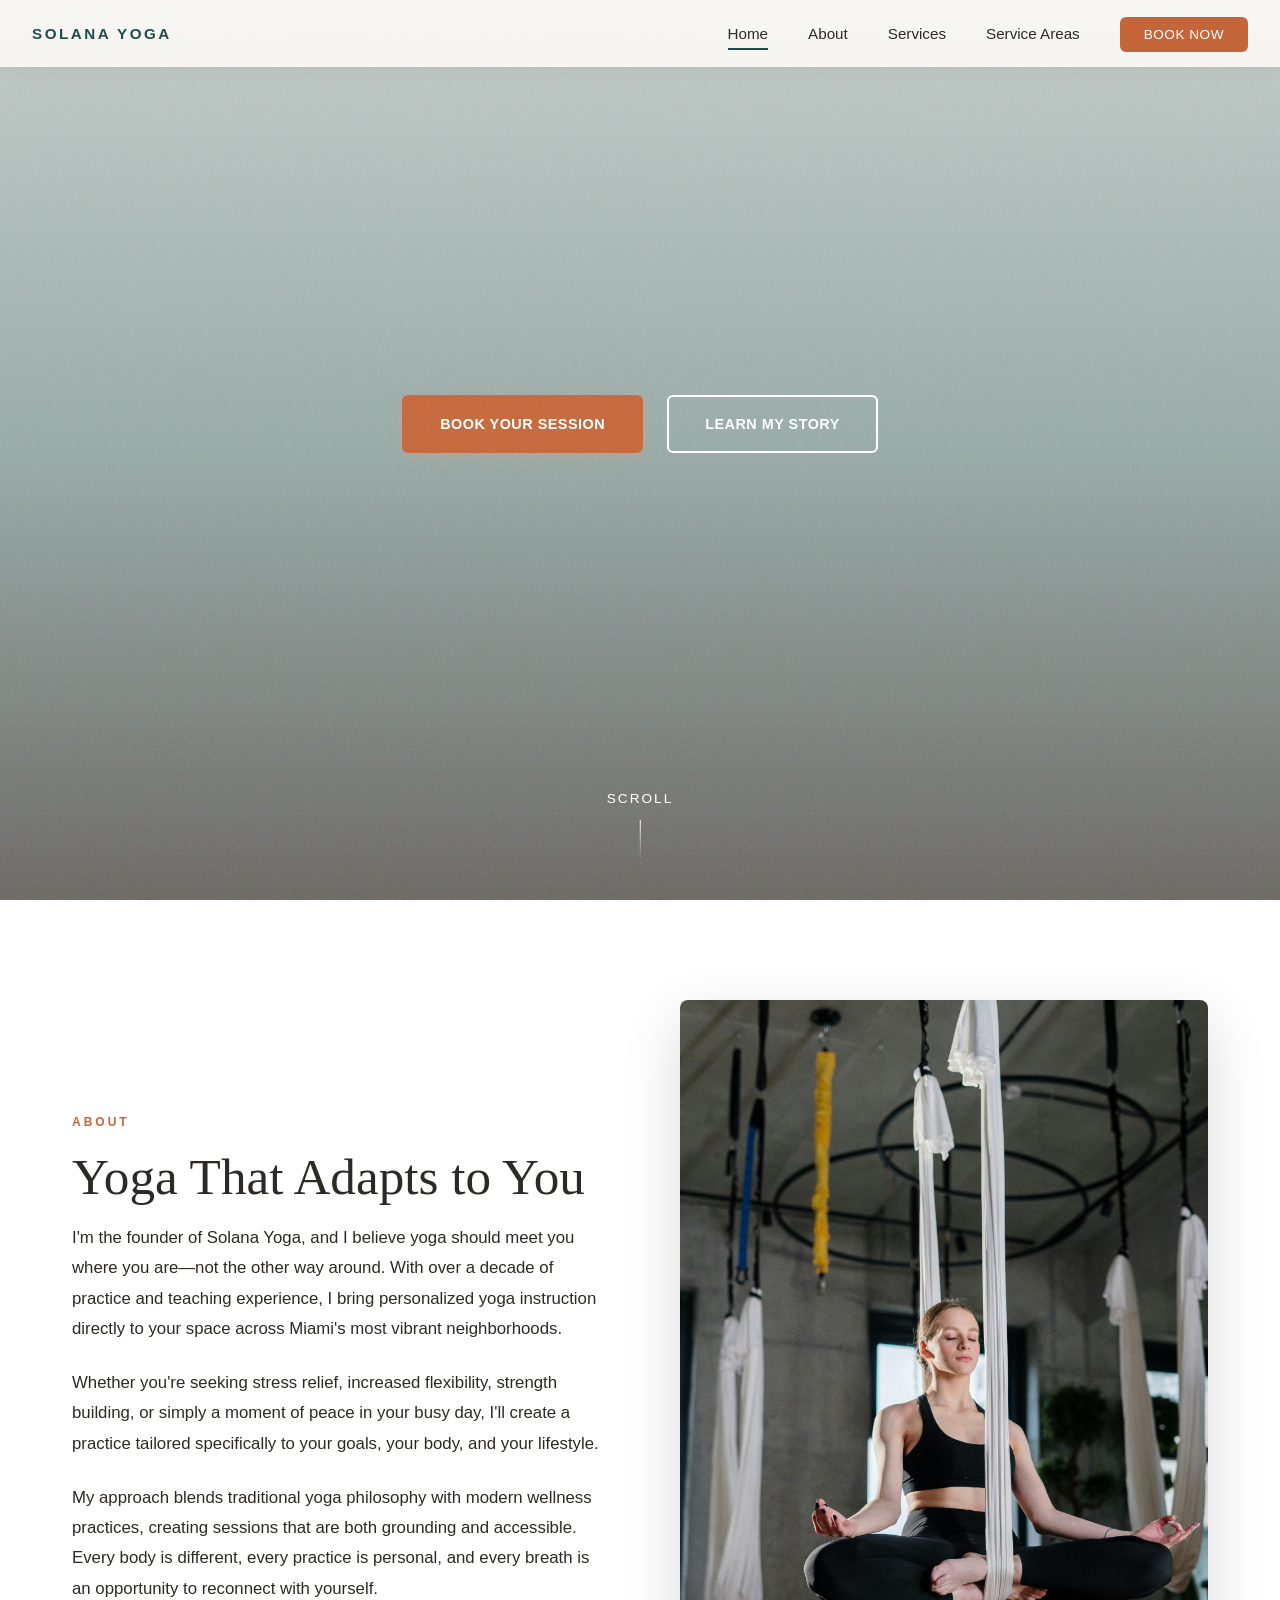
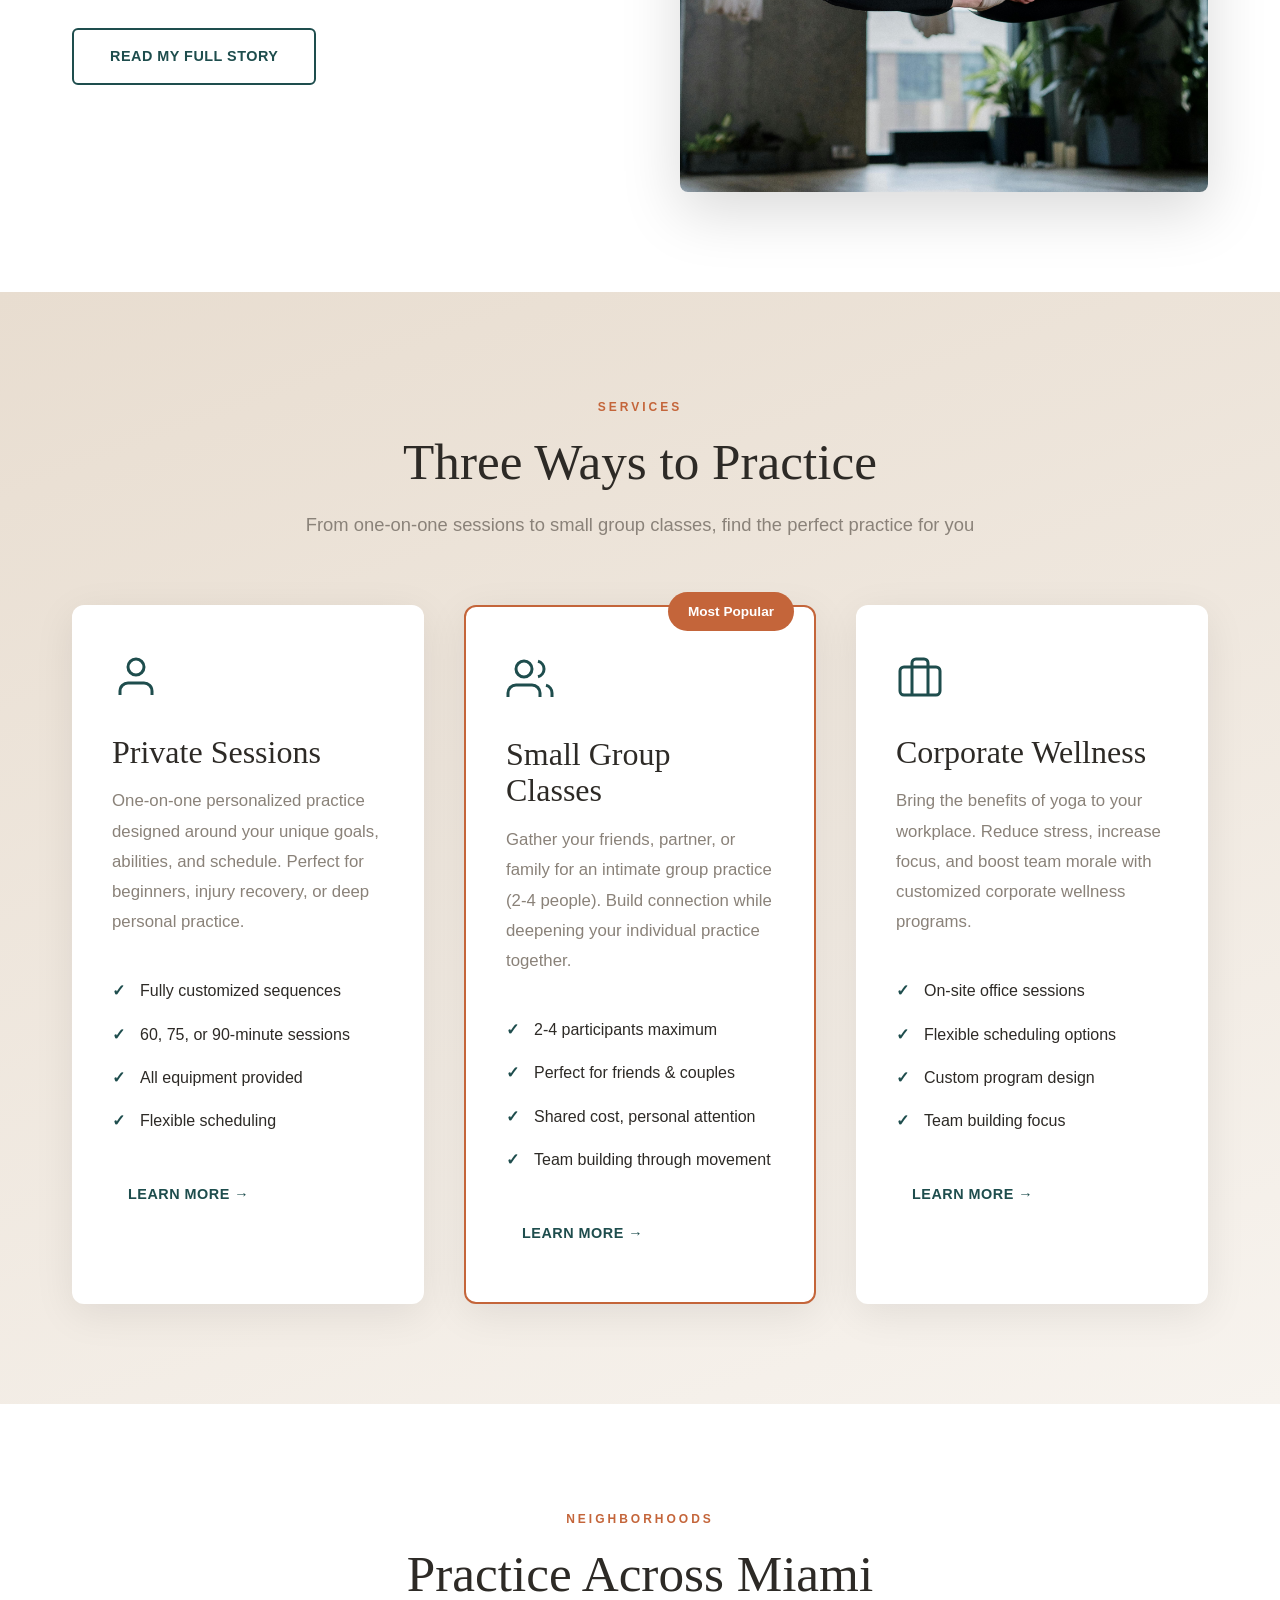
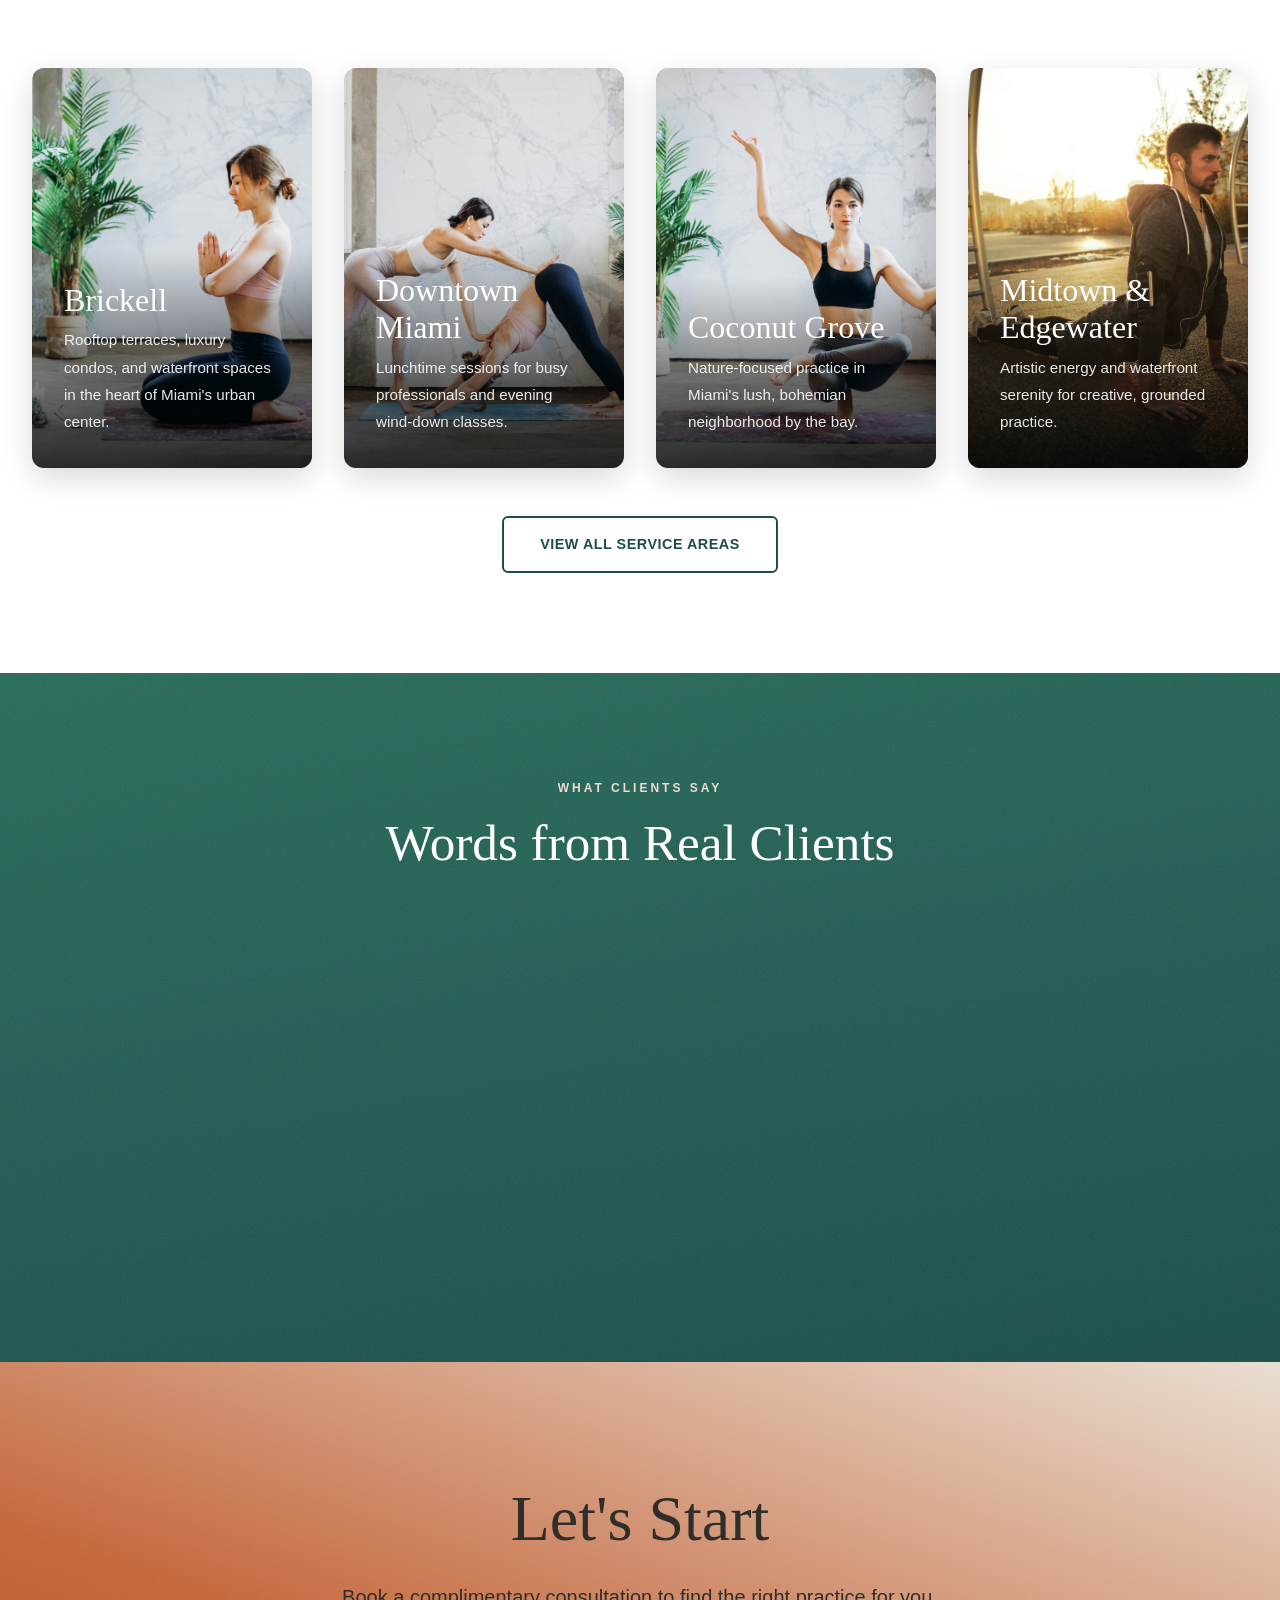
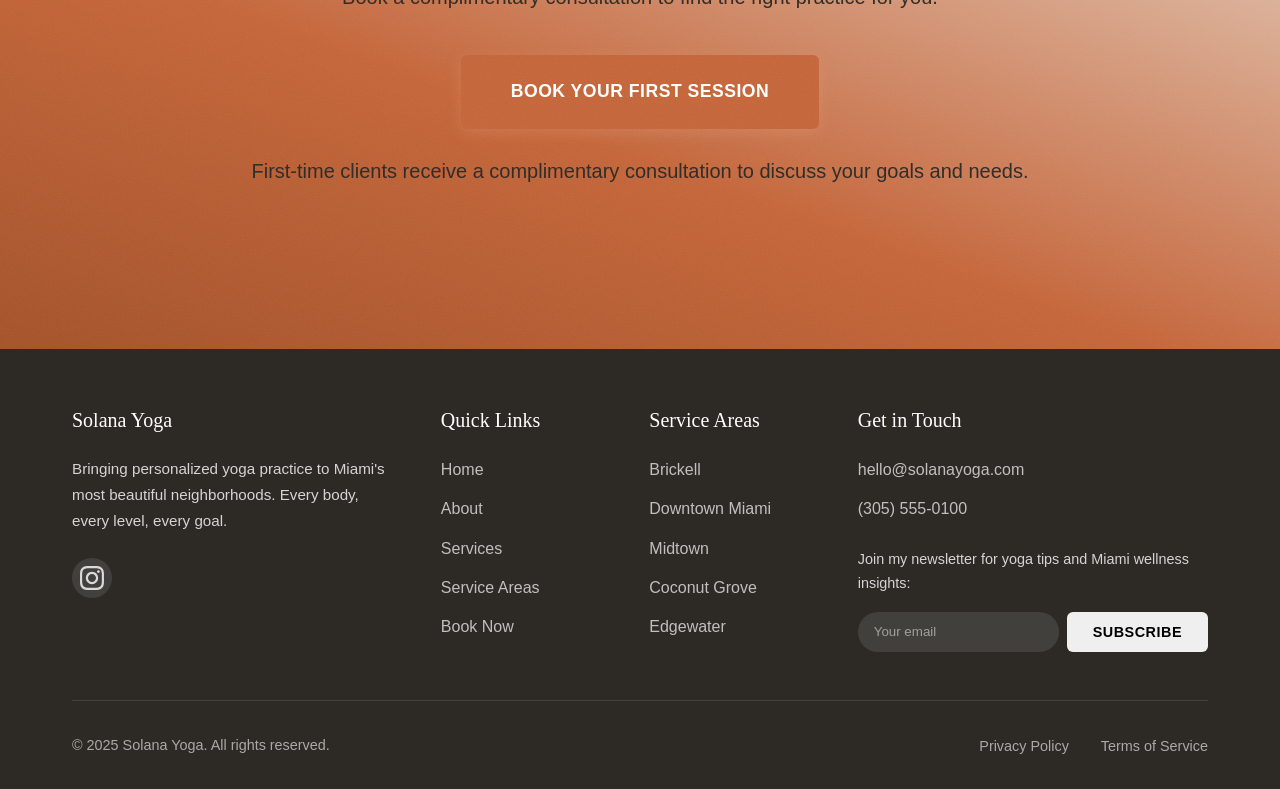
==== commit 1949c34a: "Remove hero text from home page Co-Authored-By: Claude Opus 4.6 (1M context) <noreply@anthropic.com>" ====
--- a/index.html
+++ b/index.html
@@ -41,15 +41,15 @@
     <!-- Hero Section with Video -->
     <section class="hero">
         <div class="hero-video-container">
-            <video autoplay muted loop playsinline preload="metadata" poster="images/pexels-elly-fairytale-3822864.jpg" class="hero-video">
+            <video autoplay muted loop playsinline preload="auto" class="hero-video">
                 <source src="images/hero.mp4" type="video/mp4">
                 Your browser does not support the video tag.
             </video>
             <div class="hero-overlay"></div>
         </div>
         <div class="hero-content">
-            <h1 class="hero-title">Your mat. Your space. Your practice.</h1>
-            <p class="hero-subtitle">Private & small group yoga instruction across Miami</p>
+            <h1 class="hero-title"></h1>
+            <p class="hero-subtitle"></p>
             <div class="hero-ctas">
                 <a href="contact.html" class="btn btn-primary">Book Your Session</a>
                 <a href="about.html" class="btn btn-secondary">Learn My Story</a>
--- a/css/styles.css
+++ b/css/styles.css
@@ -265,18 +265,17 @@
 
 .hero-title {
     font-size: clamp(2.5rem, 6vw, 5rem);
-    font-weight: 400;
+    font-weight: 500;
     margin-bottom: 1.5rem;
-    text-shadow: 0 2px 20px rgba(0, 0, 0, 0.3);
+    text-shadow: 0 0 4px rgba(0, 0, 0, 1), 0 0 8px rgba(0, 0, 0, 1), 0 0 20px rgba(0, 0, 0, 0.8), 0 0 40px rgba(0, 0, 0, 0.5);
     letter-spacing: 1px;
 }
 
 .hero-subtitle {
     font-size: clamp(1.1rem, 2.5vw, 1.5rem);
     margin-bottom: 3rem;
-    font-weight: 300;
-    text-shadow: 0 2px 15px rgba(0, 0, 0, 0.3);
-    opacity: 0.95;
+    font-weight: 400;
+    text-shadow: 0 0 4px rgba(0, 0, 0, 1), 0 0 8px rgba(0, 0, 0, 1), 0 0 20px rgba(0, 0, 0, 0.8), 0 0 40px rgba(0, 0, 0, 0.5);
 }
 
 .hero-ctas {
@@ -1032,7 +1031,13 @@
     }
 
     .hero-video-container {
-        padding-top: env(safe-area-inset-top, 0);  /* iOS notch safety */
+        padding-top: env(safe-area-inset-top, 0);
+    }
+
+    .hero-video {
+        object-fit: cover;
+        width: 100%;
+        height: 100%;
     }
 
     .hero-overlay {
@@ -1058,7 +1063,7 @@
         font-size: clamp(1.75rem, 7vw, 2.25rem);
         margin-bottom: 1rem;
         line-height: 1.3;
-        text-shadow: 0 3px 15px rgba(0, 0, 0, 0.9);
+        text-shadow: 0 0 6px rgba(0, 0, 0, 0.9), 0 0 15px rgba(0, 0, 0, 0.7), 0 2px 30px rgba(0, 0, 0, 0.5);
         font-weight: 600;
         display: block !important;    /* Force display */
         visibility: visible !important;
@@ -1070,7 +1075,7 @@
         font-size: clamp(0.9rem, 4vw, 1.1rem);
         margin-bottom: 1.5rem;
         line-height: 1.5;
-        text-shadow: 0 2px 10px rgba(0, 0, 0, 0.9);
+        text-shadow: 0 0 6px rgba(0, 0, 0, 0.9), 0 0 15px rgba(0, 0, 0, 0.7), 0 2px 30px rgba(0, 0, 0, 0.5);
         display: block !important;    /* Force display */
         visibility: visible !important;
         opacity: 1 !important;
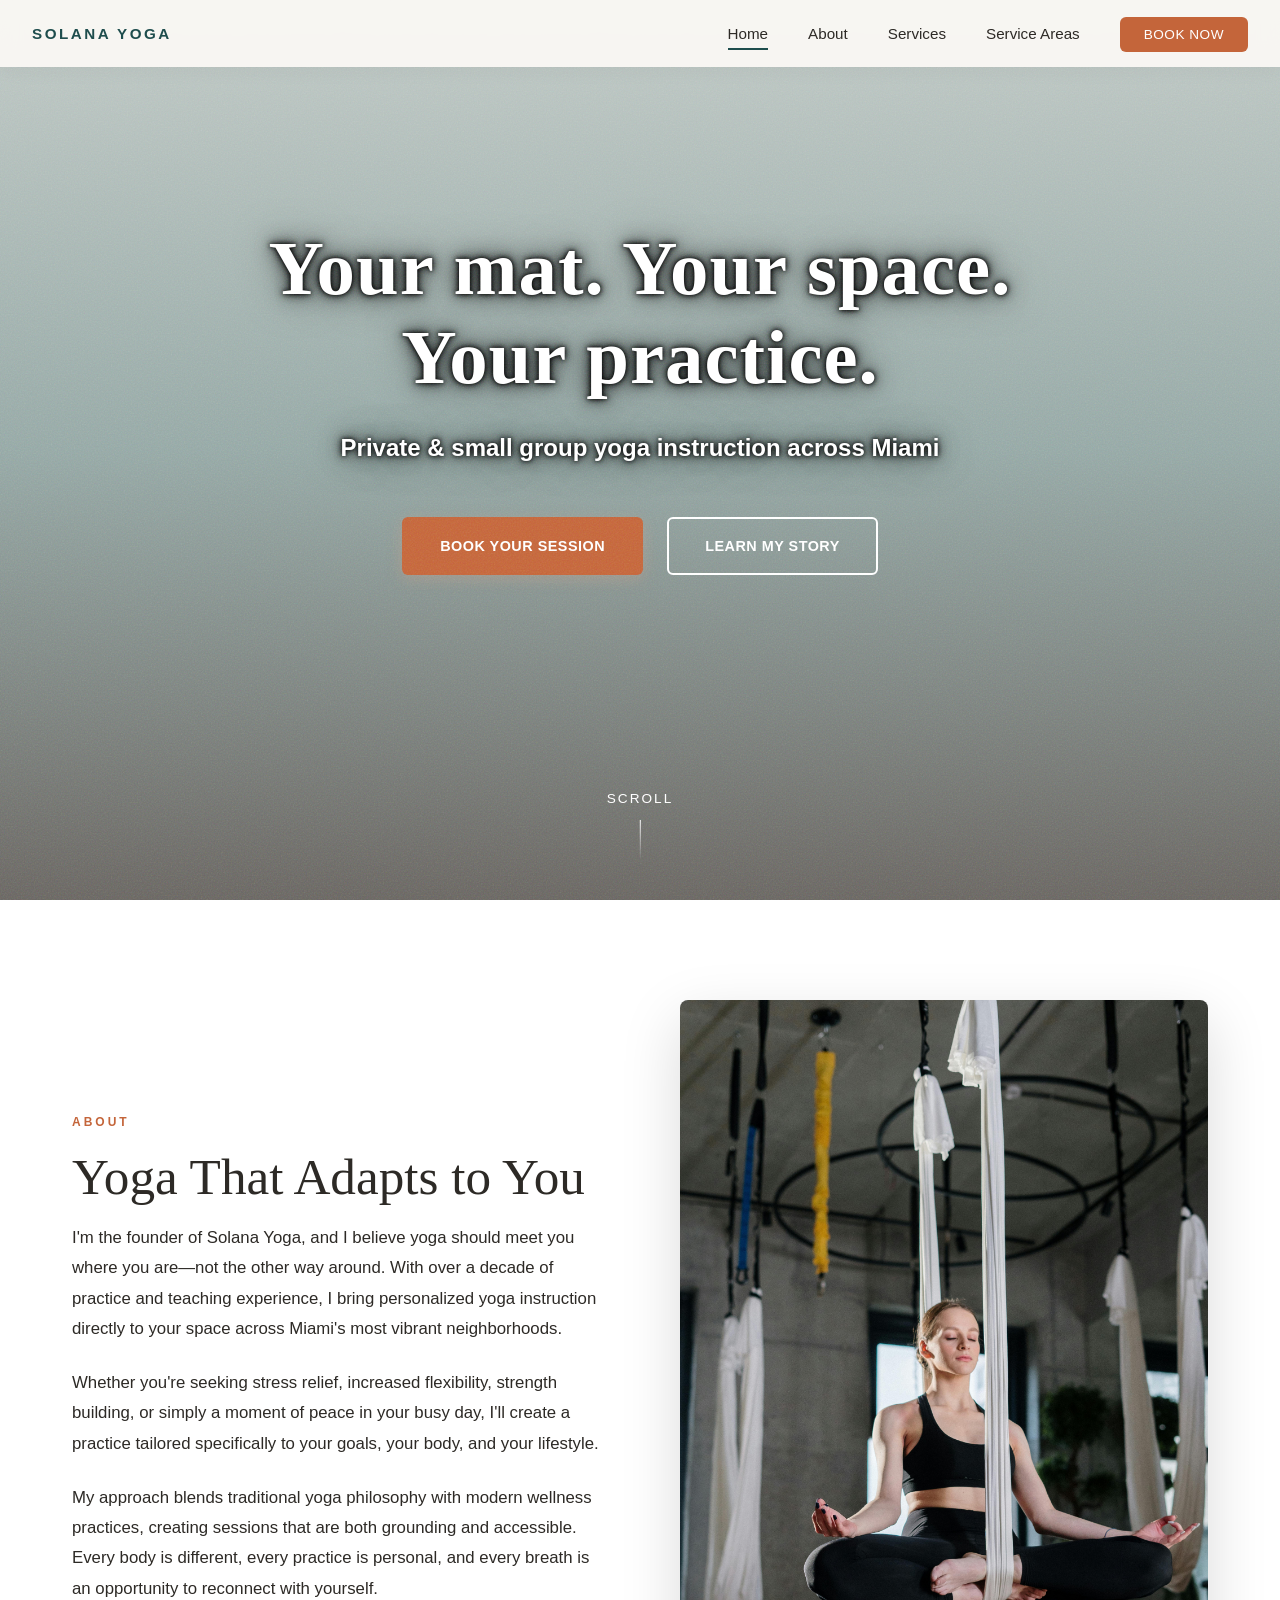
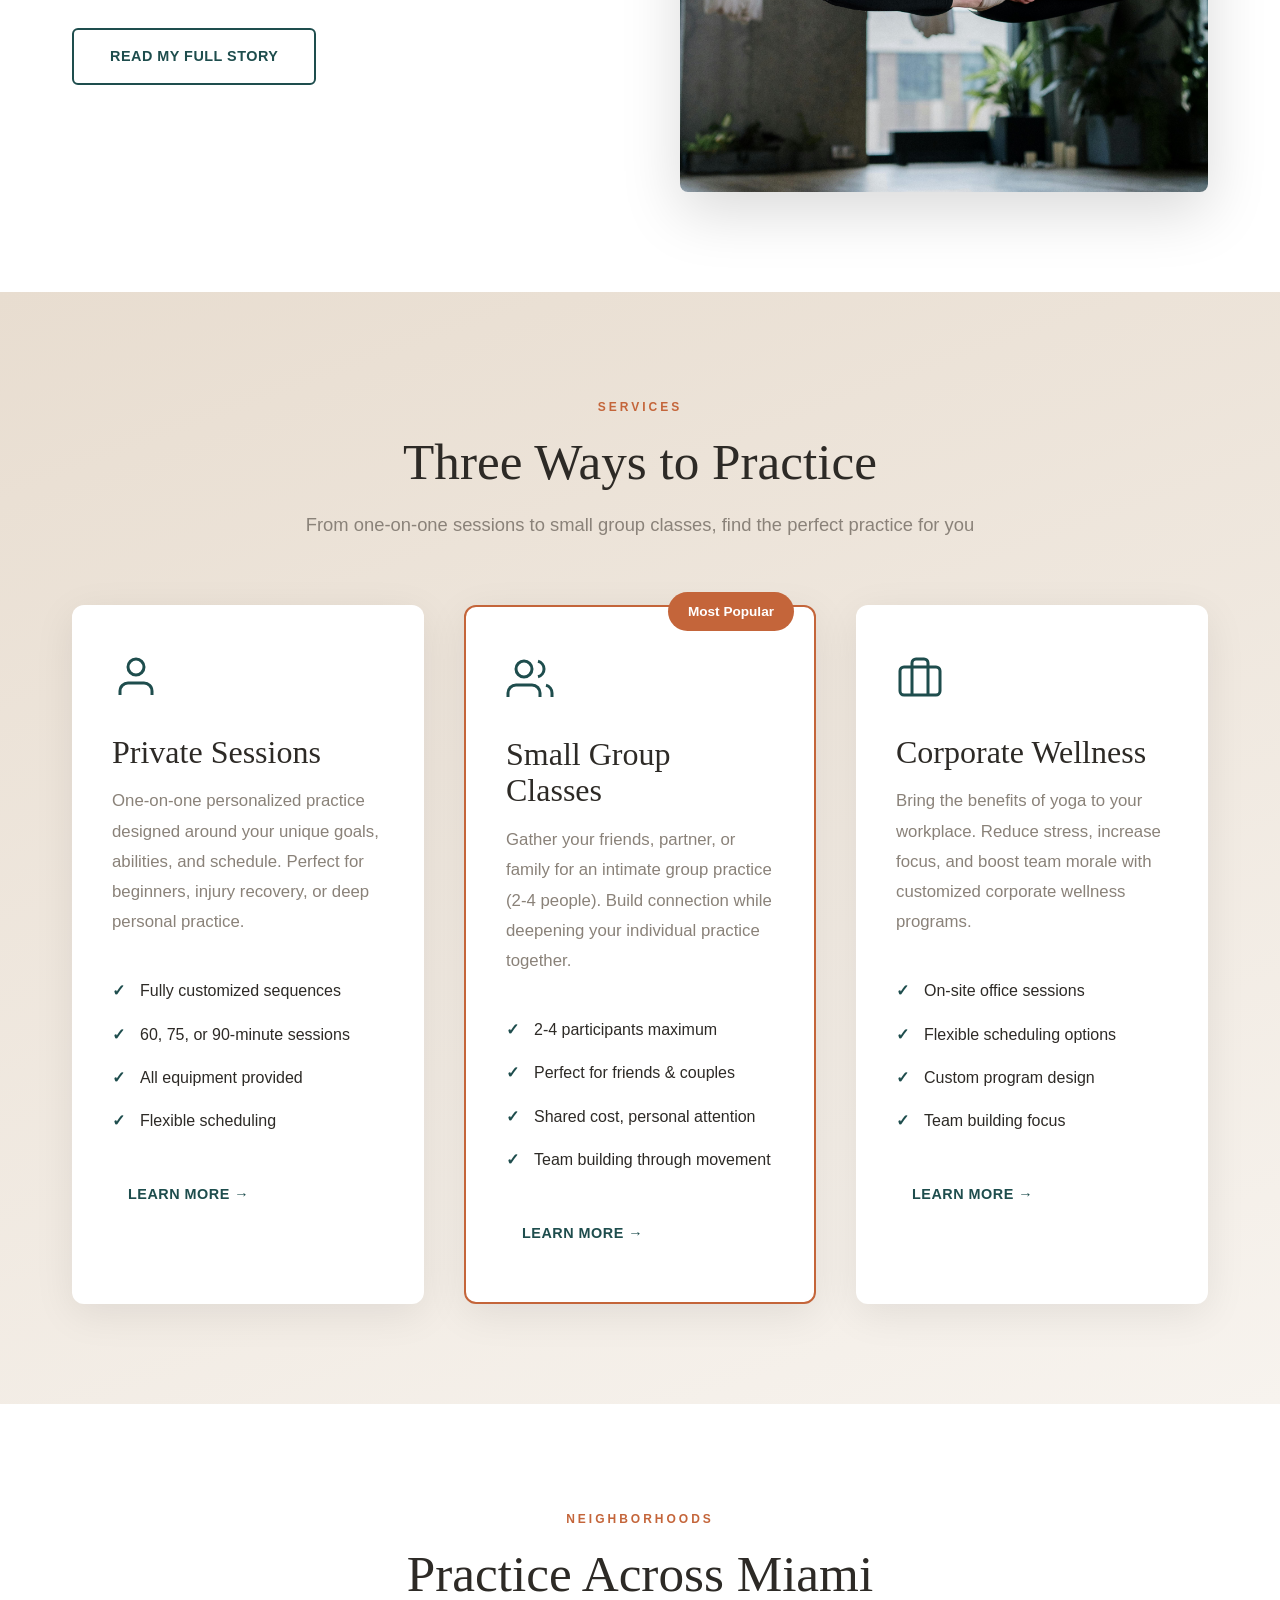
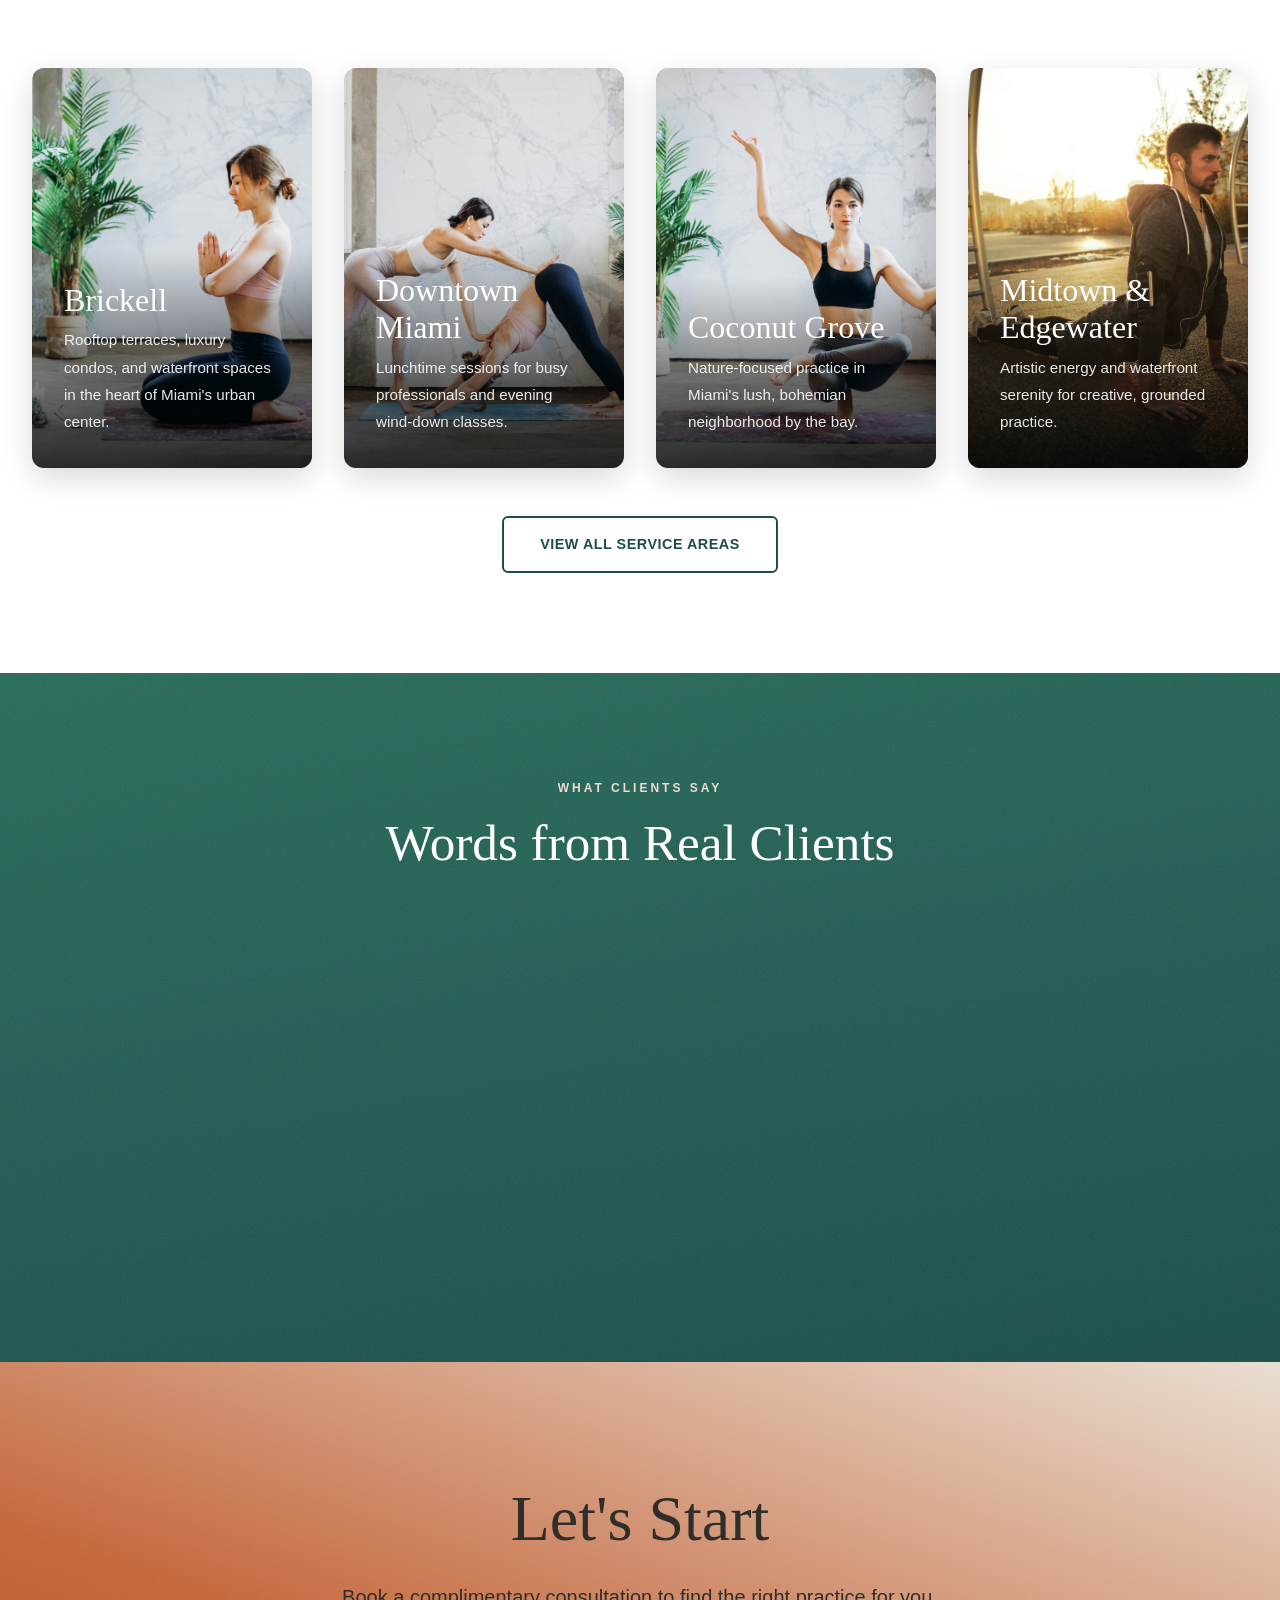
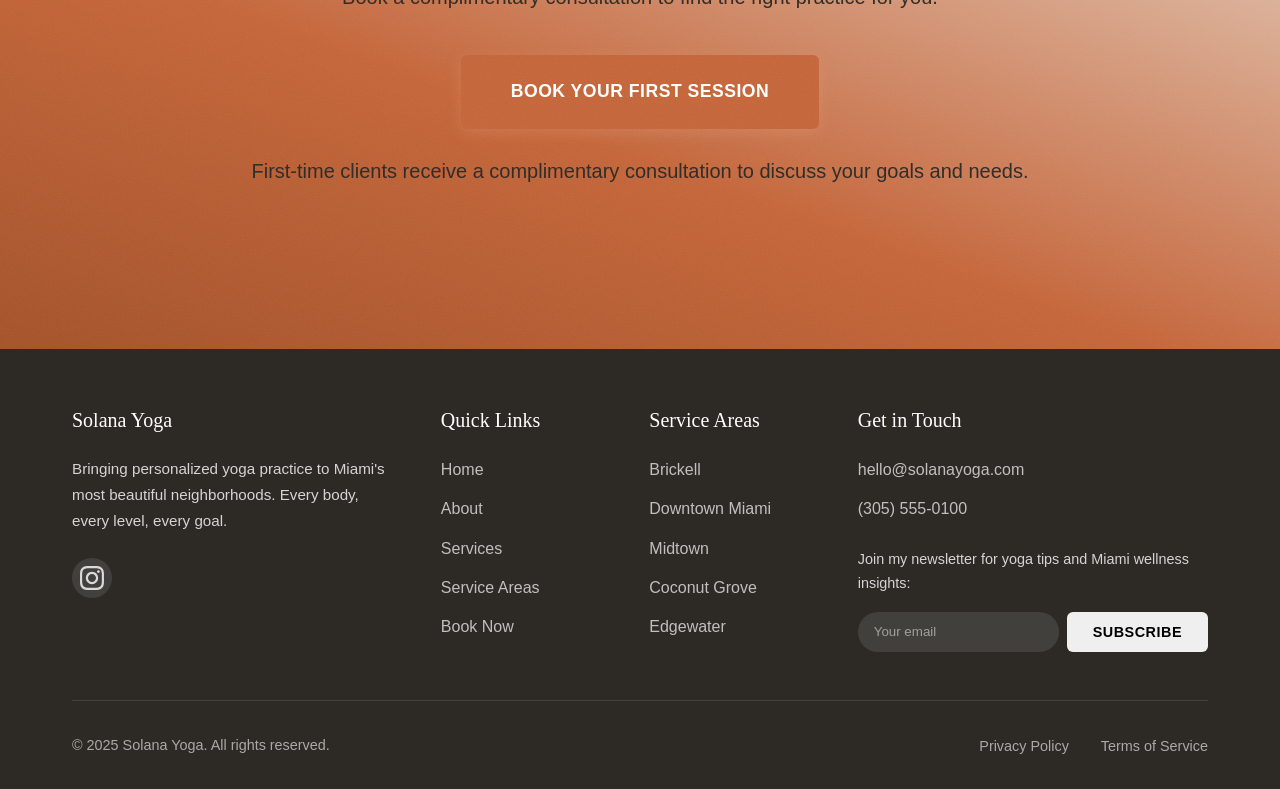
==== commit 0176646d: "Revert hero content box, restore bold text with heavy shadows Remove dark background box from hero c" ====
--- a/index.html
+++ b/index.html
@@ -48,8 +48,8 @@
             <div class="hero-overlay"></div>
         </div>
         <div class="hero-content">
-            <h1 class="hero-title"></h1>
-            <p class="hero-subtitle"></p>
+            <h1 class="hero-title">Your mat. Your space. Your practice.</h1>
+            <p class="hero-subtitle">Private & small group yoga instruction across Miami</p>
             <div class="hero-ctas">
                 <a href="contact.html" class="btn btn-primary">Book Your Session</a>
                 <a href="about.html" class="btn btn-secondary">Learn My Story</a>
--- a/css/styles.css
+++ b/css/styles.css
@@ -265,16 +265,18 @@
 
 .hero-title {
     font-size: clamp(2.5rem, 6vw, 5rem);
-    font-weight: 500;
+    font-weight: 700;
     margin-bottom: 1.5rem;
+    color: white;
     text-shadow: 0 0 4px rgba(0, 0, 0, 1), 0 0 8px rgba(0, 0, 0, 1), 0 0 20px rgba(0, 0, 0, 0.8), 0 0 40px rgba(0, 0, 0, 0.5);
     letter-spacing: 1px;
 }
 
 .hero-subtitle {
-    font-size: clamp(1.1rem, 2.5vw, 1.5rem);
+    font-size: clamp(1.15rem, 2.5vw, 1.5rem);
     margin-bottom: 3rem;
-    font-weight: 400;
+    font-weight: 600;
+    color: white;
     text-shadow: 0 0 4px rgba(0, 0, 0, 1), 0 0 8px rgba(0, 0, 0, 1), 0 0 20px rgba(0, 0, 0, 0.8), 0 0 40px rgba(0, 0, 0, 0.5);
 }
 
